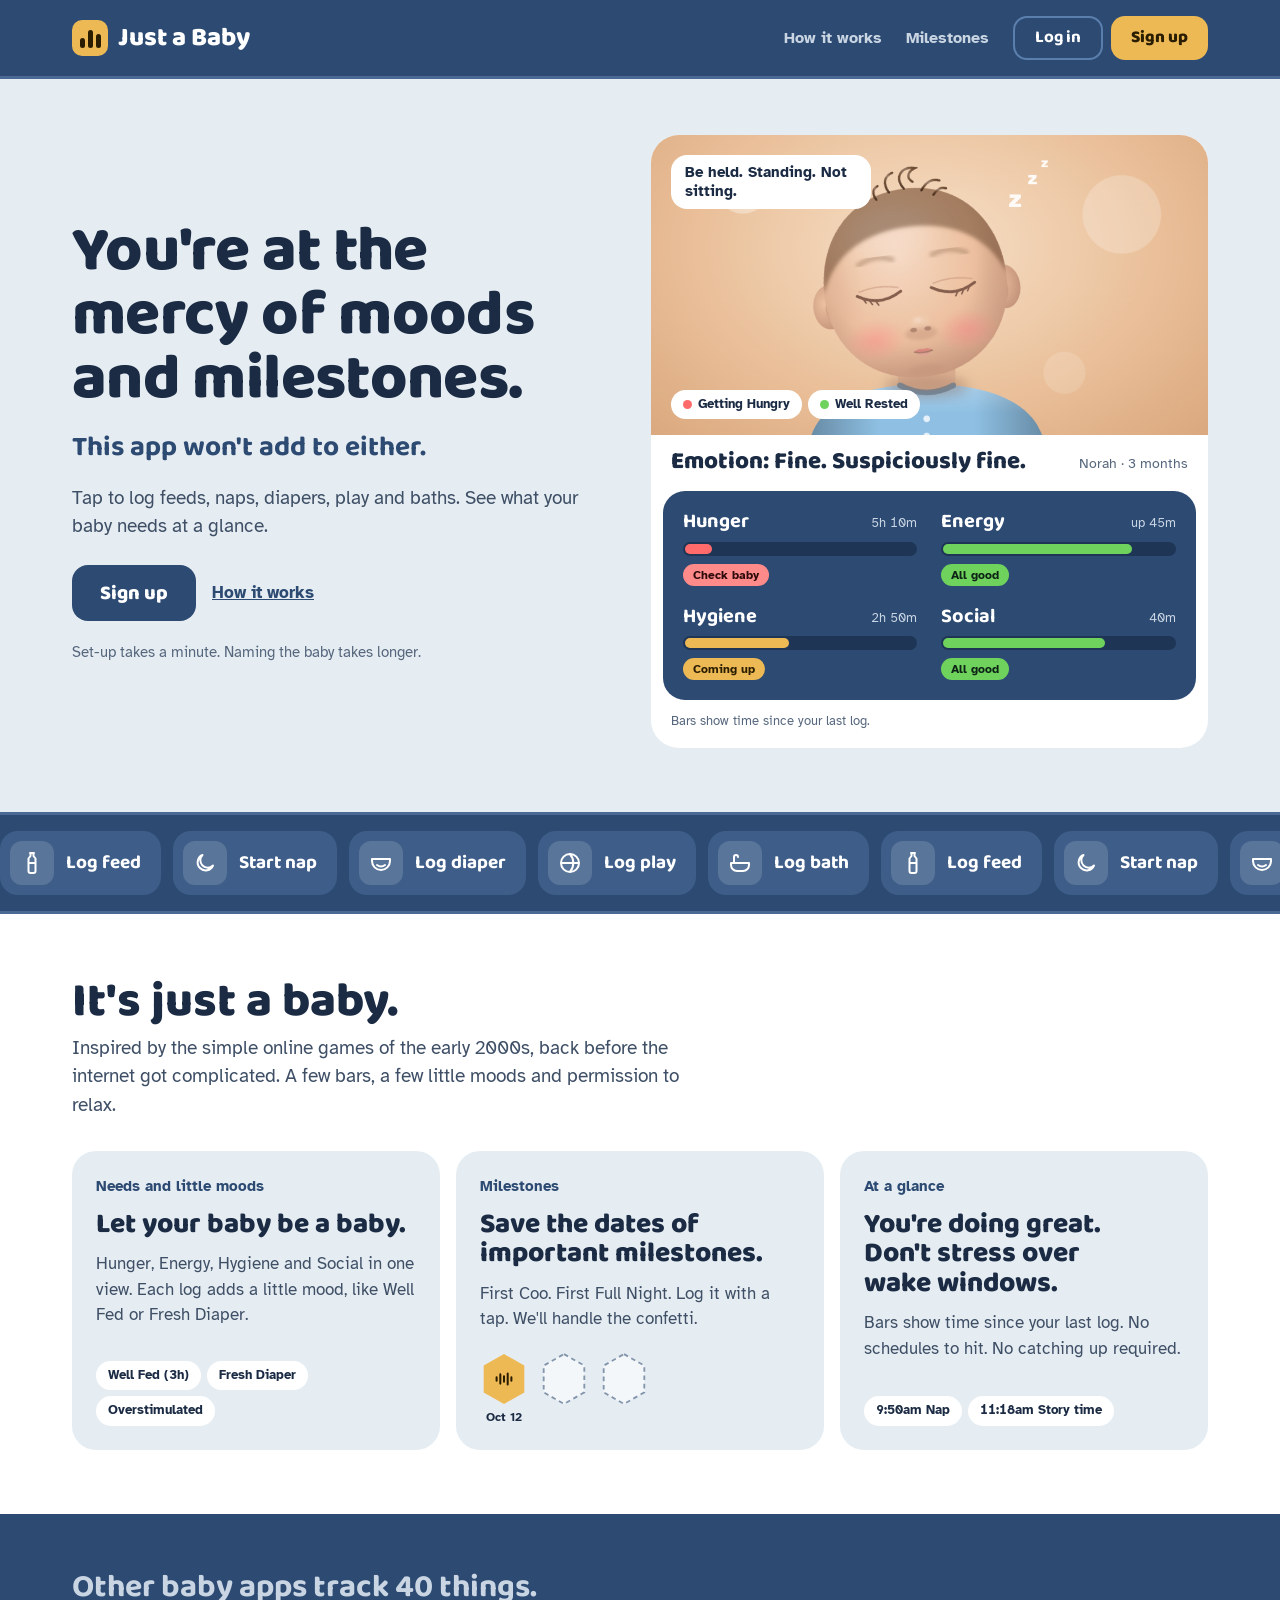
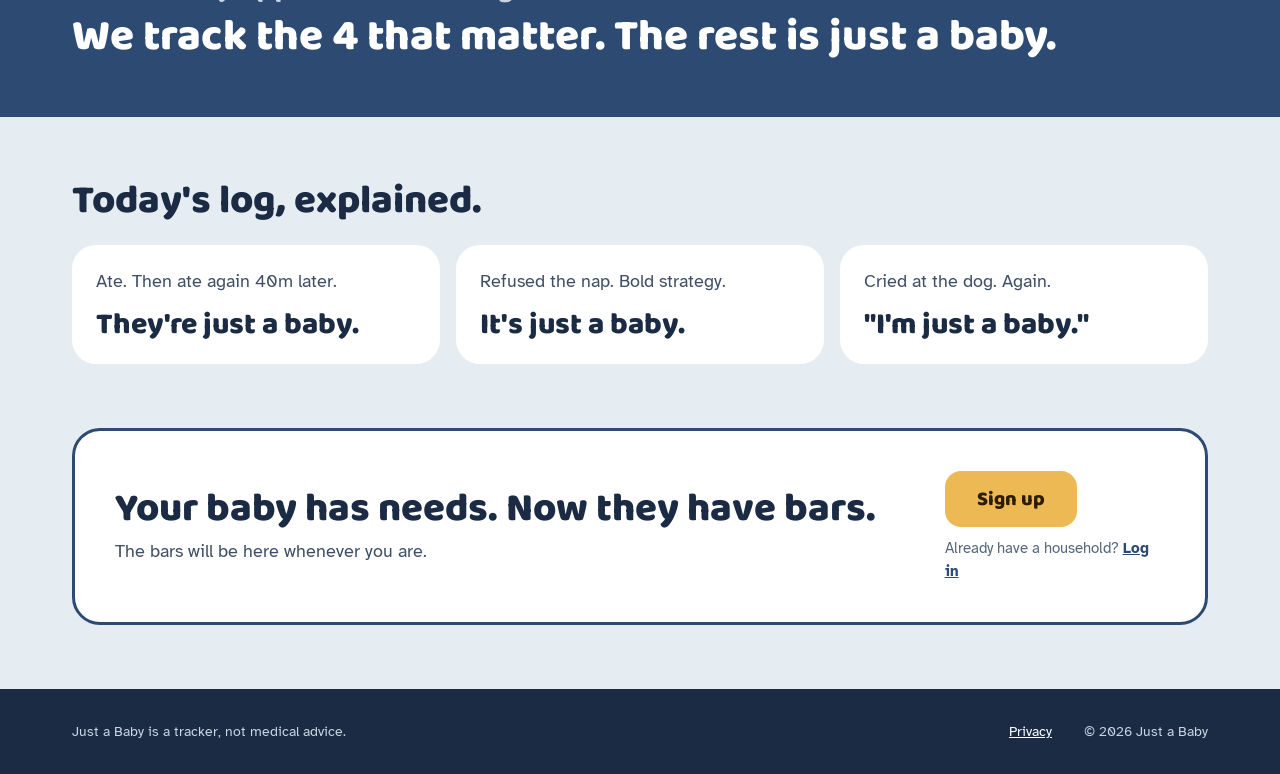
==== index.html @ 92f15d8d "Add marketing homepage and split routes: /, /signup, /login, /yourbaby The app moves to /yourbaby. S" ====
<!doctype html>
<html lang="en">
<head>
<meta charset="utf-8">
<script>
// Send anything meant for the app straight there: invite links and sign-in links
// sent before the app moved to /yourbaby, and home-screen installs.
(function(){var s=location.search,h=location.hash,sa=false;
try{sa=window.matchMedia('(display-mode: standalone)').matches||navigator.standalone===true}catch(e){}
if(/[?&](invite|code|token_hash|error_description)=/.test(s)||/(access_token|error_description)=/.test(h)||sa){location.replace('/yourbaby/'+s+h)}})();
</script>
<meta name="viewport" content="width=device-width, initial-scale=1, viewport-fit=cover">
<meta name="theme-color" content="#2C4A72">
<link rel="manifest" href="/manifest.webmanifest">
<link rel="icon" type="image/png" sizes="192x192" href="/icons/icon-192.png">
<link rel="apple-touch-icon" href="/icons/apple-touch-icon.png">
<title>Just a Baby</title>
<meta name="description" content="A mood and milestone baby tracker. Tap to log feeds, naps, diapers, play and baths. See what your baby needs at a glance.">
<link rel="preconnect" href="https://fonts.googleapis.com">
<link rel="preconnect" href="https://fonts.gstatic.com" crossorigin>
<link rel="stylesheet" href="https://fonts.googleapis.com/css2?family=Baloo+2:wght@600;700;800&family=Atkinson+Hyperlegible:wght@400;700&display=swap">
<style>
/* Layout: one centred 1200px column, full-bleed navy bands for header, marquee, punchline and footer. Single light look, matching the app. */
:root{
  --ground:#E6EDF2; --paper:#FFFFFF; --ink:#1B2B44; --body:#3E4F66; --muted:#56677D;
  --navy:#2C4A72; --navy-deep:#1B2B44; --navy-tile:#3E5E89; --navy-line:#4A6A95; --navy-soft:#C9D5E3; --navy-track:#1E3556; --navy-edge:#5B7FAD;
  --gold:#EDB955; --gold-ink:#2B1E00;
  --ok:#6FD25C; --ok-ink:#0D2416; --warn:#EDB955; --warn-ink:#2B1E00; --bad:#FF8A8A; --bad-bar:#FF6B6B; --bad-ink:#2E0A0A;
  --hex-empty:#F4F7FA; --hex-line:#8597AD;
  --display:'Baloo 2', 'Trebuchet MS', system-ui, sans-serif;
  --text:'Atkinson Hyperlegible', system-ui, -apple-system, 'Segoe UI', sans-serif;
  color-scheme: light;
}
*{box-sizing:border-box}
body{background:var(--ground);color:var(--ink);font-family:var(--text);font-size:16px;line-height:1.5}
a{color:var(--navy)} a:hover{color:var(--ink)}
:focus-visible{outline:3px solid var(--gold);outline-offset:3px;border-radius:6px}
h1,h2,h3{text-wrap:balance}
.wrap{max-width:1200px;margin:0 auto;padding-left:max(32px, env(safe-area-inset-left, 0px));padding-right:max(32px, env(safe-area-inset-right, 0px))}
.display{font-family:var(--display);font-weight:800;line-height:1;margin:0}

/* Buttons: flat, no shadows */
.btn{display:inline-flex;align-items:center;justify-content:center;min-height:44px;padding:0 20px;border-radius:14px;font-family:var(--display);font-weight:800;font-size:17px;text-decoration:none;white-space:nowrap}
.btn-gold{background:var(--gold);color:var(--gold-ink)} .btn-gold:hover{color:var(--gold-ink);filter:brightness(1.05)}
.btn-ghost{border:2px solid var(--navy-edge);color:#fff;font-weight:700} .btn-ghost:hover{color:#fff;background:var(--navy-tile)}
.btn-navy{background:var(--navy);color:#fff;min-height:56px;padding:0 28px;font-size:20px;border-radius:16px} .btn-navy:hover{color:#fff;background:var(--ink)}
.btn-lg{min-height:56px;padding:0 32px;font-size:20px;border-radius:16px}

/* Header */
.top{background:var(--navy);border-bottom:3px solid var(--navy-line)}
.top .wrap{height:76px;display:flex;align-items:center;gap:24px}
.brand{display:flex;align-items:center;gap:10px;text-decoration:none;color:#fff;flex:1;min-width:0}
.brand:hover{color:#fff}
.mark{width:36px;height:36px;border-radius:10px;background:var(--gold);display:flex;align-items:flex-end;justify-content:center;gap:3px;padding-bottom:8px;flex:none}
.mark i{width:5px;border-radius:3px;background:var(--gold-ink)}
.brand span{font-family:var(--display);font-weight:800;font-size:26px;line-height:1;white-space:nowrap}
.navlinks{display:flex;gap:24px;font-weight:700}
.navlinks a{color:var(--navy-soft);text-decoration:none} .navlinks a:hover{color:#fff}
.auth{display:flex;gap:8px}

/* Hero */
.hero{padding-block:56px 64px}
.hero .wrap{display:grid;grid-template-columns:minmax(0,1fr) minmax(0,1.05fr);gap:48px;align-items:center}
.hero-copy{display:flex;flex-direction:column;gap:20px;min-width:0}
.hero h1{font-size:64px;letter-spacing:-0.01em}
.hero .kicker{font-family:var(--display);font-weight:700;font-size:28px;line-height:1.15;color:var(--navy);margin:0}
.hero .lede{margin:0;font-size:19px;color:var(--body);max-width:30em}
.cta-row{display:flex;flex-wrap:wrap;align-items:center;gap:16px;margin-top:4px}
.cta-row a:not(.btn){font-weight:700;font-size:17px}
.small{font-size:15px;color:var(--muted)}

/* App preview */
.app{background:var(--paper);border-radius:28px;overflow:hidden;display:flex;flex-direction:column;min-width:0}
.room{position:relative;height:300px}
.room img{width:100%;height:100%;object-fit:cover;display:block}
.bubble{position:absolute;left:20px;top:20px;background:var(--paper);border-radius:16px;padding:8px 14px;font-size:15px;font-weight:700;max-width:200px;line-height:1.25}
.moods{position:absolute;left:20px;bottom:16px;display:flex;flex-wrap:wrap;gap:6px}
.mood{display:inline-flex;align-items:center;gap:6px;background:var(--paper);border-radius:999px;padding:5px 12px;font-size:13px;font-weight:700}
.mood i{width:9px;height:9px;border-radius:50%}
.emotion{padding:14px 20px 4px;display:flex;align-items:baseline;justify-content:space-between;gap:12px;flex-wrap:wrap}
.emotion b{font-family:var(--display);font-weight:800;font-size:24px;line-height:1.1}
.needs{margin:12px;background:var(--navy);border-radius:22px;padding:20px;display:grid;grid-template-columns:repeat(2,minmax(0,1fr));gap:20px 24px;color:#fff}
.need{display:flex;flex-direction:column;gap:8px;min-width:0}
.need-head{display:flex;justify-content:space-between;align-items:baseline;gap:8px}
.need-head b{font-family:var(--display);font-size:20px;line-height:1}
.need-head span{font-size:13px;color:var(--navy-soft);font-variant-numeric:tabular-nums}
.bar{height:14px;border-radius:999px;background:var(--navy-track);padding:2px}
.bar i{display:block;height:100%;border-radius:999px}
.status{align-self:flex-start;border-radius:999px;padding:2px 10px;font-size:12px;font-weight:700}
.s-bad{background:var(--bad);color:var(--bad-ink)} .s-ok{background:var(--ok);color:var(--ok-ink)} .s-warn{background:var(--warn);color:var(--warn-ink)}
.app-foot{padding:0 20px 16px;font-size:13px;color:var(--muted)}

/* Marquee */
.mq{background:var(--navy);border-block:3px solid var(--navy-line);padding-block:16px;overflow:hidden}
.mq-track{display:flex;width:max-content;animation:mq 40s linear infinite}
.mq:hover .mq-track{animation-play-state:paused}
.mq-group{display:flex;gap:12px;padding-right:12px;margin:0;list-style:none;padding-left:0}
.chip{display:inline-flex;align-items:center;gap:12px;background:var(--navy-tile);border-radius:18px;padding:10px 20px 10px 10px;color:#fff;font-family:var(--display);font-weight:700;font-size:19px;white-space:nowrap}
.chip span{width:44px;height:44px;border-radius:12px;background:rgba(255,255,255,.14);display:grid;place-items:center}
@keyframes mq{to{transform:translateX(-50%)}}
@media (prefers-reduced-motion:reduce){.mq-track{animation:none}}

/* Features */
.features{background:var(--paper);padding-block:64px}
.features .wrap{display:flex;flex-direction:column;gap:32px}
.section-head{display:flex;flex-direction:column;gap:8px;max-width:40em}
.section-head h2{font-size:48px}
.section-head p{margin:0;font-size:19px;color:var(--body)}
.three{display:grid;grid-template-columns:repeat(3,minmax(0,1fr));gap:16px}
.card{background:var(--ground);border-radius:24px;padding:24px;display:flex;flex-direction:column;gap:12px;min-width:0}
.card .label{font-weight:700;font-size:15px;color:var(--navy)}
.card h3{font-family:var(--display);font-weight:800;font-size:28px;line-height:1.05;margin:0}
.card p{margin:0;font-size:17px;color:var(--body)}
.card-foot{margin-top:auto;padding-top:8px;display:flex;flex-wrap:wrap;gap:6px}
.tag{background:var(--paper);border-radius:999px;padding:5px 12px;font-size:13px;font-weight:700;font-variant-numeric:tabular-nums}
.badges{margin-top:auto;padding-top:8px;display:flex;gap:12px;align-items:flex-start}
.badge{display:flex;flex-direction:column;align-items:center;gap:2px;font-size:12px;font-weight:700}

/* Punchline */
.punch{background:var(--navy);color:#fff;padding-block:56px}
.punch .wrap{display:flex;flex-direction:column;gap:8px}
.punch p{margin:0;font-family:var(--display);line-height:1.1}
.punch .a{font-weight:700;font-size:32px;color:var(--navy-soft)}
.punch .b{font-weight:800;font-size:44px}

/* Status report */
.report{padding-block:64px}
.report .wrap{display:flex;flex-direction:column;gap:24px}
.report h2{font-size:40px}
.rows{display:grid;grid-template-columns:repeat(3,minmax(0,1fr));gap:16px}
.row{background:var(--paper);border-radius:24px;padding:24px;display:flex;flex-direction:column;gap:16px;min-width:0}
.row span{font-size:18px;line-height:1.4;color:var(--body)}
.row b{font-family:var(--display);font-weight:800;font-size:30px;line-height:1}

/* Final CTA */
.final{padding-block:0 64px}
.final-box{background:var(--paper);border:3px solid var(--navy);border-radius:28px;padding:40px;display:flex;flex-wrap:wrap;align-items:center;gap:24px}
.final-copy{flex:999 1 420px;min-width:0;display:flex;flex-direction:column;gap:8px}
.final-copy h2{font-size:40px;line-height:1.05}
.final-copy p{margin:0;font-size:18px;color:var(--body)}
.final-act{flex:1 1 220px;display:flex;flex-direction:column;align-items:flex-start;gap:10px}

/* Footer */
.foot{background:var(--navy-deep);color:var(--navy-soft);padding-block:32px;font-size:14px}
.foot .wrap{display:flex;flex-wrap:wrap;gap:16px 32px;align-items:center}
.foot p{flex:999 1 320px;min-width:0;margin:0}
.foot nav{display:flex;gap:20px}
.foot a{color:#fff}

@media (max-width:900px){
  .hero .wrap,.three,.rows{grid-template-columns:minmax(0,1fr)}
  .navlinks{display:none}
  .hero h1{font-size:44px}
  .hero .kicker{font-size:24px}
  .section-head h2{font-size:38px}
  .punch .a{font-size:24px} .punch .b{font-size:32px}
  .final-box{padding:28px}
}
@media (max-width:600px){
  .wrap{padding-left:max(16px, env(safe-area-inset-left, 0px));padding-right:max(16px, env(safe-area-inset-right, 0px))}
  .top .wrap{gap:12px}
  .brand span{font-size:22px}
  .auth .btn{padding:0 14px;font-size:16px}
  .hero{padding-block:40px 48px}
  .hero h1{font-size:40px}
  .room{height:240px}
  .needs{gap:16px;padding:16px}
}
@media (max-width:380px){ .brand span{display:none} }
</style>

<style>body{margin:0}img{max-width:100%}</style>
</head>
<body>
<header class="top">
  <div class="wrap">
    <a class="brand" href="#top" aria-label="Just a Baby home">
      <span class="mark" aria-hidden="true"><i style="height:10px"></i><i style="height:18px"></i><i style="height:14px"></i></span>
      <span>Just a Baby</span>
    </a>
    <nav class="navlinks" aria-label="Main">
      <a href="#how">How it works</a>
      <a href="#milestones">Milestones</a>
    </nav>
    <div class="auth">
      <a class="btn btn-ghost" href="/login/">Log in</a>
      <a class="btn btn-gold" href="/signup/">Sign up</a>
    </div>
  </div>
</header>

<main id="top">
  <section class="hero">
    <div class="wrap">
      <div class="hero-copy">
        <h1 class="display">You're at the mercy of moods and milestones.</h1>
        <p class="kicker">This app won't add to either.</p>
        <p class="lede">Tap to log feeds, naps, diapers, play and baths. See what your baby needs at a glance.</p>
        <div class="cta-row">
          <a class="btn btn-navy" href="/signup/">Sign up</a>
          <a href="#how">How it works</a>
        </div>
        <span class="small">Set-up takes a minute. Naming the baby takes longer.</span>
      </div>

      <figure class="app" style="margin:0" aria-label="Preview of the Just a Baby app">
        <div class="room">
          <img src="/images/baby.png" alt="A cartoon baby in her room in the Just a Baby app" width="640" height="300">
          <div class="bubble">Be held. Standing. Not sitting.</div>
          <div class="moods">
            <span class="mood"><i style="background:var(--bad-bar)"></i>Getting Hungry</span>
            <span class="mood"><i style="background:var(--ok)"></i>Well Rested</span>
          </div>
        </div>
        <div class="emotion">
          <b>Emotion: Fine. Suspiciously fine.</b>
          <span class="small" style="font-size:14px">Norah · 3 months</span>
        </div>
        <div class="needs">
          <div class="need">
            <div class="need-head"><b>Hunger</b><span>5h 10m</span></div>
            <div class="bar"><i style="width:12%;background:var(--bad-bar)"></i></div>
            <span class="status s-bad">Check baby</span>
          </div>
          <div class="need">
            <div class="need-head"><b>Energy</b><span>up 45m</span></div>
            <div class="bar"><i style="width:82%;background:var(--ok)"></i></div>
            <span class="status s-ok">All good</span>
          </div>
          <div class="need">
            <div class="need-head"><b>Hygiene</b><span>2h 50m</span></div>
            <div class="bar"><i style="width:45%;background:var(--warn)"></i></div>
            <span class="status s-warn">Coming up</span>
          </div>
          <div class="need">
            <div class="need-head"><b>Social</b><span>40m</span></div>
            <div class="bar"><i style="width:70%;background:var(--ok)"></i></div>
            <span class="status s-ok">All good</span>
          </div>
        </div>
        <figcaption class="app-foot">Bars show time since your last log.</figcaption>
      </figure>
    </div>
  </section>

  <section class="mq" aria-label="Quick log actions">
    <div class="mq-track">
      <ul class="mq-group">
        <li class="chip"><span><svg aria-hidden="true" width="24" height="24" viewBox="0 0 24 24" fill="none" stroke="#fff" stroke-width="2" stroke-linecap="round" stroke-linejoin="round"><path d="M10 2h4M10.5 2v3l-2 2.5V20a2 2 0 0 0 2 2h3a2 2 0 0 0 2-2V7.5l-2-2.5V2M8.5 12h7"/></svg></span>Log feed</li>
        <li class="chip"><span><svg aria-hidden="true" width="24" height="24" viewBox="0 0 24 24" fill="none" stroke="#fff" stroke-width="2" stroke-linecap="round" stroke-linejoin="round"><path d="M20 14.5A8 8 0 1 1 9.5 4a6.5 6.5 0 0 0 10.5 10.5z"/></svg></span>Start nap</li>
        <li class="chip"><span><svg aria-hidden="true" width="24" height="24" viewBox="0 0 24 24" fill="none" stroke="#fff" stroke-width="2" stroke-linecap="round" stroke-linejoin="round"><path d="M3 8h18v2a9 9 0 0 1-18 0zM8 14q4 3 8 0"/></svg></span>Log diaper</li>
        <li class="chip"><span><svg aria-hidden="true" width="24" height="24" viewBox="0 0 24 24" fill="none" stroke="#fff" stroke-width="2" stroke-linecap="round" stroke-linejoin="round"><path d="M12 3a9 9 0 1 0 0 18a9 9 0 1 0 0-18M3 12h18M12 3a14 14 0 0 1 0 18"/></svg></span>Log play</li>
        <li class="chip"><span><svg aria-hidden="true" width="24" height="24" viewBox="0 0 24 24" fill="none" stroke="#fff" stroke-width="2" stroke-linecap="round" stroke-linejoin="round"><path d="M3 12h18v2a6 6 0 0 1-6 6H9a6 6 0 0 1-6-6zM6 12V6a2 2 0 0 1 4 0"/></svg></span>Log bath</li>
      </ul>
    </div>
  </section>

  <section class="features" id="how">
    <div class="wrap">
      <div class="section-head">
        <h2 class="display">It's just a baby.</h2>
        <p>Inspired by the simple online games of the early 2000s, back before the internet got complicated. A few bars, a few little moods and permission to relax.</p>
      </div>
      <div class="three">
        <article class="card">
          <span class="label">Needs and little moods</span>
          <h3>Let your baby be a baby.</h3>
          <p>Hunger, Energy, Hygiene and Social in one view. Each log adds a little mood, like Well Fed or Fresh Diaper.</p>
          <div class="card-foot">
            <span class="tag">Well Fed (3h)</span><span class="tag">Fresh Diaper</span><span class="tag">Overstimulated</span>
          </div>
        </article>
        <article class="card" id="milestones">
          <span class="label">Milestones</span>
          <h3>Save the dates of important milestones.</h3>
          <p>First Coo. First Full Night. Log it with a tap. We'll handle the confetti.</p>
          <div class="badges">
            <div class="badge">
              <svg role="img" aria-label="First Coo, logged" width="48" height="54" viewBox="0 0 52 58"><path d="M26 2l22 12.5v29L26 56 4 43.5v-29z" fill="#EDB955"/><g transform="translate(14 17)" fill="none" stroke="#2B1E00" stroke-width="2.2" stroke-linecap="round"><path d="M4 10v4M8 7v10M12 9v6M16 6v12M20 10v4"/></g></svg>
              Oct 12
            </div>
            <svg role="img" aria-label="Not logged yet" width="48" height="54" viewBox="0 0 52 58"><path d="M26 2l22 12.5v29L26 56 4 43.5v-29z" fill="#F4F7FA" stroke="#8597AD" stroke-width="2" stroke-dasharray="5 4"/></svg>
            <svg role="img" aria-label="Not logged yet" width="48" height="54" viewBox="0 0 52 58"><path d="M26 2l22 12.5v29L26 56 4 43.5v-29z" fill="#F4F7FA" stroke="#8597AD" stroke-width="2" stroke-dasharray="5 4"/></svg>
          </div>
        </article>
        <article class="card">
          <span class="label">At a glance</span>
          <h3>You're doing great. Don't stress over wake windows.</h3>
          <p>Bars show time since your last log. No schedules to hit. No catching up required.</p>
          <div class="card-foot">
            <span class="tag">9:50am Nap</span><span class="tag">11:18am Story time</span>
          </div>
        </article>
      </div>
    </div>
  </section>

  <section class="punch" aria-label="What we track">
    <div class="wrap">
      <p class="a">Other baby apps track 40 things.</p>
      <p class="b">We track the 4 that matter. The rest is just a baby.</p>
    </div>
  </section>

  <section class="report">
    <div class="wrap">
      <h2 class="display">Today's log, explained.</h2>
      <div class="rows">
        <div class="row"><span>Ate. Then ate again 40m later.</span><b>They're just a baby.</b></div>
        <div class="row"><span>Refused the nap. Bold strategy.</span><b>It's just a baby.</b></div>
        <div class="row"><span>Cried at the dog. Again.</span><b>"I'm just a baby."</b></div>
      </div>
    </div>
  </section>

  <section class="final" id="signup">
    <div class="wrap">
      <div class="final-box">
        <div class="final-copy">
          <h2 class="display">Your baby has needs. Now they have bars.</h2>
          <p>The bars will be here whenever you are.</p>
        </div>
        <div class="final-act" id="login">
          <a class="btn btn-gold btn-lg" href="/signup/">Sign up</a>
          <span class="small">Already have a household? <a href="/login/" style="font-weight:700">Log in</a></span>
        </div>
      </div>
    </div>
  </section>
</main>

<footer class="foot">
  <div class="wrap">
    <p>Just a Baby is a tracker, not medical advice.</p>
    <nav aria-label="Footer"><a href="/privacy.html">Privacy</a></nav>
    <span>© 2026 Just a Baby</span>
  </div>
</footer>

<script>
// Fill the marquee: repeat the chip set so one half spans wide screens, then clone it for a seamless loop.
(function(){
  var track=document.querySelector('.mq-track'); if(!track) return;
  var group=track.querySelector('.mq-group'); var chips=Array.prototype.slice.call(group.children);
  for(var r=0;r<2;r++){chips.forEach(function(c){var n=c.cloneNode(true);n.setAttribute('aria-hidden','true');group.appendChild(n);});}
  var copy=group.cloneNode(true); copy.setAttribute('aria-hidden','true'); track.appendChild(copy);
})();
</script>

</body>
</html>
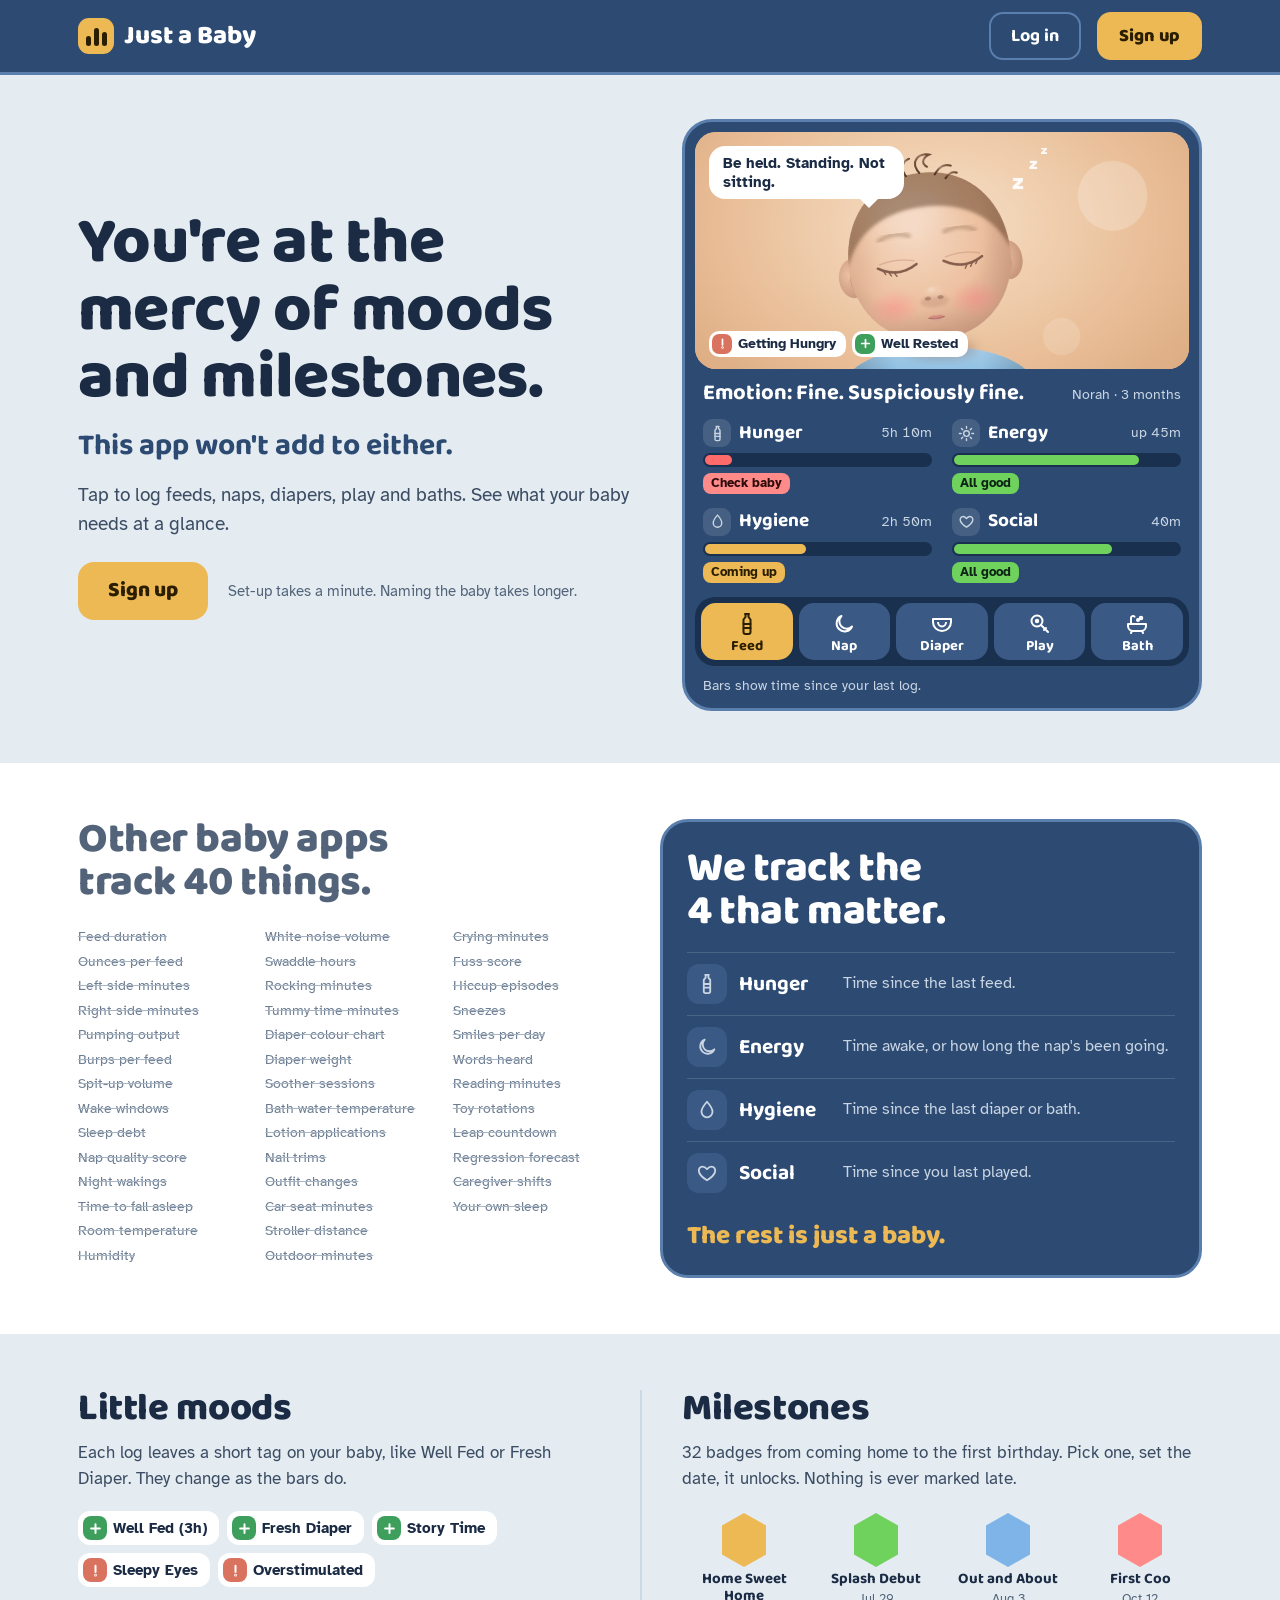
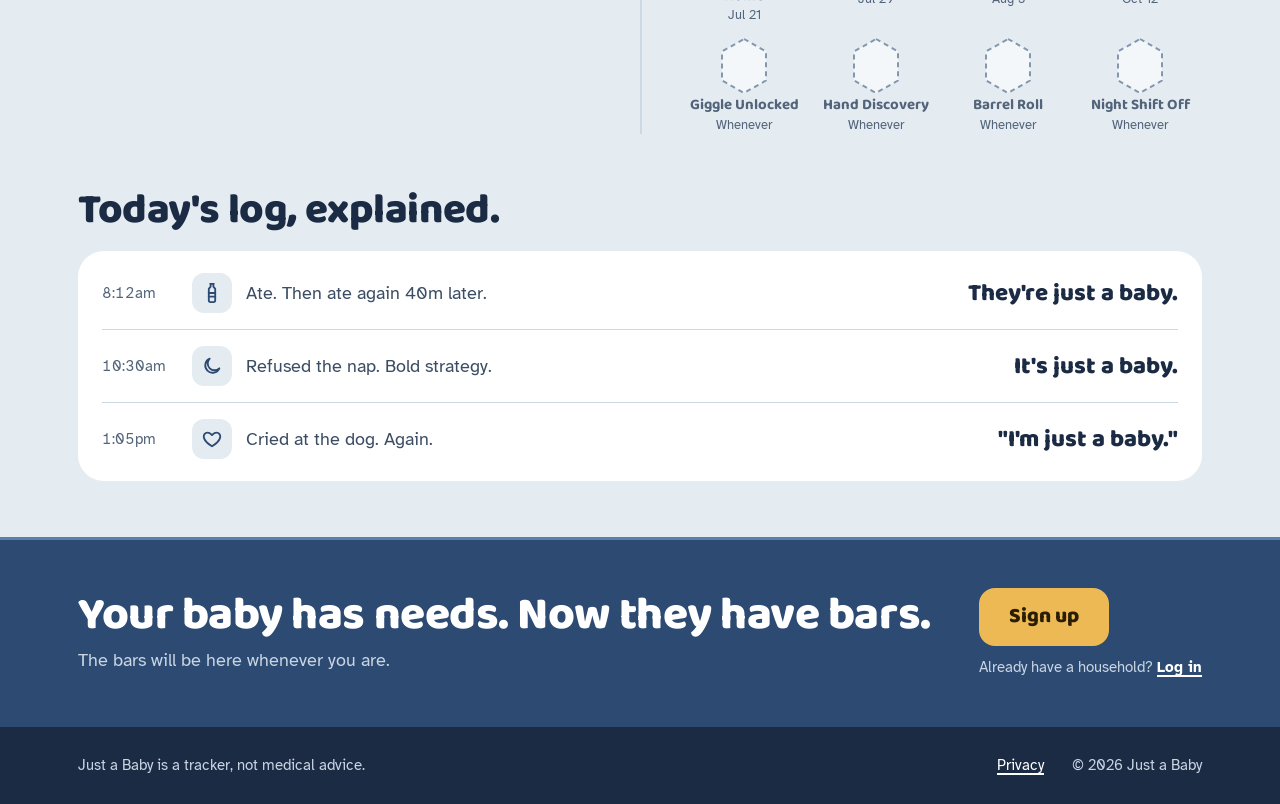
==== commit 009ff6b1: "Redesign marketing site and app home screen Marketing site: drop the marquee, eyebrow labels and thr" ====
--- a/index.html
+++ b/index.html
@@ -20,172 +20,219 @@
 <link rel="preconnect" href="https://fonts.gstatic.com" crossorigin>
 <link rel="stylesheet" href="https://fonts.googleapis.com/css2?family=Baloo+2:wght@600;700;800&family=Atkinson+Hyperlegible:wght@400;700&display=swap">
 <style>
-/* Layout: one centred 1200px column, full-bleed navy bands for header, marquee, punchline and footer. Single light look, matching the app. */
+/* One light look, matching the app: navy HUD panels with thick rounded frames, gold for the one thing to press. Flat buttons, no shadows. */
 :root{
-  --ground:#E6EDF2; --paper:#FFFFFF; --ink:#1B2B44; --body:#3E4F66; --muted:#56677D;
-  --navy:#2C4A72; --navy-deep:#1B2B44; --navy-tile:#3E5E89; --navy-line:#4A6A95; --navy-soft:#C9D5E3; --navy-track:#1E3556; --navy-edge:#5B7FAD;
+  --ground:#E4ECF2; --paper:#FFFFFF; --ink:#1B2B44; --body:#3B4C63; --muted:#53647A; --rule:#CCD8E3;
+  --navy:#2C4A72; --navy-deep:#1B2B44; --navy-tile:#3A5A85; --navy-soft:#C9D5E3; --navy-track:#1A304F; --navy-edge:#5B7FAD;
   --gold:#EDB955; --gold-ink:#2B1E00;
   --ok:#6FD25C; --ok-ink:#0D2416; --warn:#EDB955; --warn-ink:#2B1E00; --bad:#FF8A8A; --bad-bar:#FF6B6B; --bad-ink:#2E0A0A;
-  --hex-empty:#F4F7FA; --hex-line:#8597AD;
-  --display:'Baloo 2', 'Trebuchet MS', system-ui, sans-serif;
-  --text:'Atkinson Hyperlegible', system-ui, -apple-system, 'Segoe UI', sans-serif;
-  color-scheme: light;
+  --display:'Baloo 2','Trebuchet MS',system-ui,sans-serif;
+  --text:'Atkinson Hyperlegible',system-ui,-apple-system,'Segoe UI',sans-serif;
+  color-scheme:light;
 }
 *{box-sizing:border-box}
-body{background:var(--ground);color:var(--ink);font-family:var(--text);font-size:16px;line-height:1.5}
-a{color:var(--navy)} a:hover{color:var(--ink)}
-:focus-visible{outline:3px solid var(--gold);outline-offset:3px;border-radius:6px}
-h1,h2,h3{text-wrap:balance}
-.wrap{max-width:1200px;margin:0 auto;padding-left:max(32px, env(safe-area-inset-left, 0px));padding-right:max(32px, env(safe-area-inset-right, 0px))}
-.display{font-family:var(--display);font-weight:800;line-height:1;margin:0}
-
-/* Buttons: flat, no shadows */
-.btn{display:inline-flex;align-items:center;justify-content:center;min-height:44px;padding:0 20px;border-radius:14px;font-family:var(--display);font-weight:800;font-size:17px;text-decoration:none;white-space:nowrap}
-.btn-gold{background:var(--gold);color:var(--gold-ink)} .btn-gold:hover{color:var(--gold-ink);filter:brightness(1.05)}
-.btn-ghost{border:2px solid var(--navy-edge);color:#fff;font-weight:700} .btn-ghost:hover{color:#fff;background:var(--navy-tile)}
-.btn-navy{background:var(--navy);color:#fff;min-height:56px;padding:0 28px;font-size:20px;border-radius:16px} .btn-navy:hover{color:#fff;background:var(--ink)}
-.btn-lg{min-height:56px;padding:0 32px;font-size:20px;border-radius:16px}
-
-/* Header */
-.top{background:var(--navy);border-bottom:3px solid var(--navy-line)}
-.top .wrap{height:76px;display:flex;align-items:center;gap:24px}
-.brand{display:flex;align-items:center;gap:10px;text-decoration:none;color:#fff;flex:1;min-width:0}
+html{background:var(--navy-deep)}
+body{margin:0;background:var(--ground);color:var(--ink);font-family:var(--text);font-size:17px;line-height:1.5;-webkit-font-smoothing:antialiased}
+::selection{background:var(--gold);color:var(--gold-ink)}
+img{max-width:100%;display:block}
+a{color:var(--navy);text-underline-offset:3px;text-decoration-thickness:2px}
+a:hover{color:var(--ink)}
+:focus-visible{outline:3px solid var(--gold);outline-offset:3px;border-radius:8px}
+h1,h2,h3{font-family:var(--display);font-weight:800;line-height:1.02;margin:0;text-wrap:balance;letter-spacing:-0.01em}
+p{margin:0}
+.wrap{max-width:1180px;margin:0 auto;padding-inline:max(28px,env(safe-area-inset-left,0px))}
+svg.i{width:22px;height:22px;flex:none}
+
+/* buttons */
+.btn{display:inline-flex;align-items:center;justify-content:center;min-height:48px;padding:0 22px;border-radius:14px;font-family:var(--display);font-weight:800;font-size:18px;text-decoration:none;white-space:nowrap;border:0;transition:background-color .15s,transform .1s}
+.btn:active{transform:translateY(1px)}
+.btn-gold{background:var(--gold);color:var(--gold-ink)}
+.btn-gold:hover{background:#F3C76B;color:var(--gold-ink)}
+.btn-big{min-height:58px;padding:0 30px;font-size:21px;border-radius:16px}
+.btn-line{color:#fff;font-weight:700;box-shadow:inset 0 0 0 2px var(--navy-edge)}
+.btn-line:hover{color:#fff;background:var(--navy-tile)}
+
+/* header */
+.top{background:var(--navy);border-bottom:3px solid var(--navy-edge)}
+.top .wrap{height:72px;display:flex;align-items:center;gap:16px}
+.brand{display:flex;align-items:center;gap:10px;text-decoration:none;color:#fff;margin-right:auto}
 .brand:hover{color:#fff}
-.mark{width:36px;height:36px;border-radius:10px;background:var(--gold);display:flex;align-items:flex-end;justify-content:center;gap:3px;padding-bottom:8px;flex:none}
+.mark{width:36px;height:36px;border-radius:11px;background:var(--gold);display:flex;align-items:flex-end;justify-content:center;gap:3px;padding-bottom:8px;flex:none}
 .mark i{width:5px;border-radius:3px;background:var(--gold-ink)}
-.brand span{font-family:var(--display);font-weight:800;font-size:26px;line-height:1;white-space:nowrap}
-.navlinks{display:flex;gap:24px;font-weight:700}
-.navlinks a{color:var(--navy-soft);text-decoration:none} .navlinks a:hover{color:#fff}
-.auth{display:flex;gap:8px}
-
-/* Hero */
-.hero{padding-block:56px 64px}
-.hero .wrap{display:grid;grid-template-columns:minmax(0,1fr) minmax(0,1.05fr);gap:48px;align-items:center}
-.hero-copy{display:flex;flex-direction:column;gap:20px;min-width:0}
-.hero h1{font-size:64px;letter-spacing:-0.01em}
-.hero .kicker{font-family:var(--display);font-weight:700;font-size:28px;line-height:1.15;color:var(--navy);margin:0}
-.hero .lede{margin:0;font-size:19px;color:var(--body);max-width:30em}
-.cta-row{display:flex;flex-wrap:wrap;align-items:center;gap:16px;margin-top:4px}
-.cta-row a:not(.btn){font-weight:700;font-size:17px}
-.small{font-size:15px;color:var(--muted)}
-
-/* App preview */
-.app{background:var(--paper);border-radius:28px;overflow:hidden;display:flex;flex-direction:column;min-width:0}
-.room{position:relative;height:300px}
-.room img{width:100%;height:100%;object-fit:cover;display:block}
-.bubble{position:absolute;left:20px;top:20px;background:var(--paper);border-radius:16px;padding:8px 14px;font-size:15px;font-weight:700;max-width:200px;line-height:1.25}
-.moods{position:absolute;left:20px;bottom:16px;display:flex;flex-wrap:wrap;gap:6px}
-.mood{display:inline-flex;align-items:center;gap:6px;background:var(--paper);border-radius:999px;padding:5px 12px;font-size:13px;font-weight:700}
-.mood i{width:9px;height:9px;border-radius:50%}
-.emotion{padding:14px 20px 4px;display:flex;align-items:baseline;justify-content:space-between;gap:12px;flex-wrap:wrap}
-.emotion b{font-family:var(--display);font-weight:800;font-size:24px;line-height:1.1}
-.needs{margin:12px;background:var(--navy);border-radius:22px;padding:20px;display:grid;grid-template-columns:repeat(2,minmax(0,1fr));gap:20px 24px;color:#fff}
-.need{display:flex;flex-direction:column;gap:8px;min-width:0}
-.need-head{display:flex;justify-content:space-between;align-items:baseline;gap:8px}
-.need-head b{font-family:var(--display);font-size:20px;line-height:1}
-.need-head span{font-size:13px;color:var(--navy-soft);font-variant-numeric:tabular-nums}
+.brand b{font-family:var(--display);font-weight:800;font-size:26px;line-height:1;white-space:nowrap}
+
+/* hero */
+.hero{padding-block:44px 52px}
+.hero .wrap{display:grid;grid-template-columns:minmax(0,1fr) minmax(0,520px);gap:44px;align-items:center}
+.hero-copy{display:flex;flex-direction:column;gap:18px}
+.hero h1{font-size:clamp(42px,5.4vw,66px)}
+.hero .then{font-family:var(--display);font-weight:700;font-size:clamp(24px,2.4vw,30px);line-height:1.1;color:var(--navy)}
+.hero .lede{font-size:19px;color:var(--body);max-width:30em}
+.cta-row{display:flex;flex-wrap:wrap;align-items:center;gap:12px 20px;margin-top:6px}
+.aside{font-size:15px;color:var(--muted)}
+
+/* the rig: the app's own control panel */
+.rig{margin:0;background:var(--navy);border:3px solid var(--navy-edge);border-radius:30px;padding:10px;color:#fff}
+.room{position:relative;border-radius:21px;overflow:hidden;aspect-ratio:980/470;background:#E9BE97}
+.room img{width:100%;height:100%;object-fit:cover;object-position:50% 30%}
+.bubble{position:absolute;left:14px;top:14px;background:#fff;color:var(--ink);border-radius:16px;padding:8px 14px 7px;font-size:15px;font-weight:700;line-height:1.25;max-width:13em}
+.bubble::after{content:"";position:absolute;right:26px;bottom:-9px;border:9px solid transparent;border-top-color:#fff;border-bottom:0}
+.tags{position:absolute;left:14px;bottom:12px;display:flex;flex-wrap:wrap;gap:6px}
+.tag{display:inline-flex;align-items:center;gap:6px;background:#fff;color:var(--ink);border-radius:10px;padding:3px 10px 3px 3px;font-size:13.5px;font-weight:700}
+.tag .ti{width:20px;height:20px;border-radius:7px;display:grid;place-items:center;color:#fff}
+.tag .ti svg{width:13px;height:13px}
+.ti.good{background:#3E9E5B} .ti.bad{background:#D9725F}
+.emo{display:flex;align-items:baseline;justify-content:space-between;gap:4px 12px;flex-wrap:wrap;padding:12px 8px 4px}
+.emo b{font-family:var(--display);font-size:22px;line-height:1.1}
+.emo span{font-size:14px;color:var(--navy-soft)}
+.quad{display:grid;grid-template-columns:repeat(2,minmax(0,1fr));gap:14px 20px;padding:10px 8px 14px}
+.need{display:flex;flex-direction:column;gap:6px;min-width:0}
+.need-head{display:flex;align-items:center;gap:8px}
+.need-head .ni{width:28px;height:28px;border-radius:9px;background:rgba(255,255,255,.12);display:grid;place-items:center}
+.need-head .ni svg{width:17px;height:17px}
+.need-head b{font-family:var(--display);font-size:19px;line-height:1;flex:1}
+.need-head span{font-size:13.5px;color:var(--navy-soft);font-variant-numeric:tabular-nums}
 .bar{height:14px;border-radius:999px;background:var(--navy-track);padding:2px}
 .bar i{display:block;height:100%;border-radius:999px}
-.status{align-self:flex-start;border-radius:999px;padding:2px 10px;font-size:12px;font-weight:700}
+.status{align-self:flex-start;border-radius:8px;padding:1px 8px;font-size:12.5px;font-weight:700}
 .s-bad{background:var(--bad);color:var(--bad-ink)} .s-ok{background:var(--ok);color:var(--ok-ink)} .s-warn{background:var(--warn);color:var(--warn-ink)}
-.app-foot{padding:0 20px 16px;font-size:13px;color:var(--muted)}
-
-/* Marquee */
-.mq{background:var(--navy);border-block:3px solid var(--navy-line);padding-block:16px;overflow:hidden}
-.mq-track{display:flex;width:max-content;animation:mq 40s linear infinite}
-.mq:hover .mq-track{animation-play-state:paused}
-.mq-group{display:flex;gap:12px;padding-right:12px;margin:0;list-style:none;padding-left:0}
-.chip{display:inline-flex;align-items:center;gap:12px;background:var(--navy-tile);border-radius:18px;padding:10px 20px 10px 10px;color:#fff;font-family:var(--display);font-weight:700;font-size:19px;white-space:nowrap}
-.chip span{width:44px;height:44px;border-radius:12px;background:rgba(255,255,255,.14);display:grid;place-items:center}
-@keyframes mq{to{transform:translateX(-50%)}}
-@media (prefers-reduced-motion:reduce){.mq-track{animation:none}}
-
-/* Features */
-.features{background:var(--paper);padding-block:64px}
-.features .wrap{display:flex;flex-direction:column;gap:32px}
-.section-head{display:flex;flex-direction:column;gap:8px;max-width:40em}
-.section-head h2{font-size:48px}
-.section-head p{margin:0;font-size:19px;color:var(--body)}
-.three{display:grid;grid-template-columns:repeat(3,minmax(0,1fr));gap:16px}
-.card{background:var(--ground);border-radius:24px;padding:24px;display:flex;flex-direction:column;gap:12px;min-width:0}
-.card .label{font-weight:700;font-size:15px;color:var(--navy)}
-.card h3{font-family:var(--display);font-weight:800;font-size:28px;line-height:1.05;margin:0}
-.card p{margin:0;font-size:17px;color:var(--body)}
-.card-foot{margin-top:auto;padding-top:8px;display:flex;flex-wrap:wrap;gap:6px}
-.tag{background:var(--paper);border-radius:999px;padding:5px 12px;font-size:13px;font-weight:700;font-variant-numeric:tabular-nums}
-.badges{margin-top:auto;padding-top:8px;display:flex;gap:12px;align-items:flex-start}
-.badge{display:flex;flex-direction:column;align-items:center;gap:2px;font-size:12px;font-weight:700}
-
-/* Punchline */
-.punch{background:var(--navy);color:#fff;padding-block:56px}
-.punch .wrap{display:flex;flex-direction:column;gap:8px}
-.punch p{margin:0;font-family:var(--display);line-height:1.1}
-.punch .a{font-weight:700;font-size:32px;color:var(--navy-soft)}
-.punch .b{font-weight:800;font-size:44px}
-
-/* Status report */
-.report{padding-block:64px}
-.report .wrap{display:flex;flex-direction:column;gap:24px}
-.report h2{font-size:40px}
-.rows{display:grid;grid-template-columns:repeat(3,minmax(0,1fr));gap:16px}
-.row{background:var(--paper);border-radius:24px;padding:24px;display:flex;flex-direction:column;gap:16px;min-width:0}
-.row span{font-size:18px;line-height:1.4;color:var(--body)}
-.row b{font-family:var(--display);font-weight:800;font-size:30px;line-height:1}
-
-/* Final CTA */
-.final{padding-block:0 64px}
-.final-box{background:var(--paper);border:3px solid var(--navy);border-radius:28px;padding:40px;display:flex;flex-wrap:wrap;align-items:center;gap:24px}
-.final-copy{flex:999 1 420px;min-width:0;display:flex;flex-direction:column;gap:8px}
-.final-copy h2{font-size:40px;line-height:1.05}
-.final-copy p{margin:0;font-size:18px;color:var(--body)}
-.final-act{flex:1 1 220px;display:flex;flex-direction:column;align-items:flex-start;gap:10px}
-
-/* Footer */
-.foot{background:var(--navy-deep);color:var(--navy-soft);padding-block:32px;font-size:14px}
-.foot .wrap{display:flex;flex-wrap:wrap;gap:16px 32px;align-items:center}
-.foot p{flex:999 1 320px;min-width:0;margin:0}
-.foot nav{display:flex;gap:20px}
+.quick{display:grid;grid-template-columns:repeat(5,minmax(0,1fr));gap:6px;background:var(--navy-track);border-radius:20px;padding:6px}
+.quick span{display:flex;flex-direction:column;align-items:center;gap:3px;padding:9px 2px 7px;border-radius:15px;background:var(--navy-tile);font-family:var(--display);font-weight:700;font-size:14.5px;line-height:1}
+.quick span:first-child{background:var(--gold);color:var(--gold-ink)}
+.quick svg{width:24px;height:24px}
+.rig figcaption{font-size:13.5px;color:var(--navy-soft);padding:10px 8px 2px}
+
+/* 40 vs 4 */
+.versus{background:var(--paper);padding-block:56px}
+.versus .wrap{display:grid;grid-template-columns:minmax(0,1fr) minmax(0,1fr);gap:40px;align-items:start}
+.versus h2{font-size:clamp(30px,3.4vw,42px)}
+.theirs h2{color:var(--muted)}
+.forty{list-style:none;margin:20px 0 0;padding:0;columns:3;column-gap:20px;font-size:14px;line-height:1.75;color:#6E7E92}
+.forty li{text-decoration:line-through;text-decoration-color:#A7B5C4;break-inside:avoid}
+.ours{background:var(--navy);color:#fff;border:3px solid var(--navy-edge);border-radius:28px;padding:26px 24px 24px}
+.four{list-style:none;margin:18px 0 18px;padding:0;display:flex;flex-direction:column}
+.four li{display:grid;grid-template-columns:40px 92px 1fr;align-items:center;gap:12px;padding:11px 0;border-top:1px solid rgba(255,255,255,.14)}
+.four .ni{width:40px;height:40px;border-radius:12px;background:var(--navy-tile);display:grid;place-items:center}
+.four b{font-family:var(--display);font-size:21px;line-height:1}
+.four span{color:var(--navy-soft);font-size:16px;line-height:1.35}
+.ours .rest{font-family:var(--display);font-weight:800;font-size:26px;line-height:1.1;color:var(--gold)}
+
+/* moods + milestones */
+.pair{padding-block:56px}
+.pair .wrap{display:grid;grid-template-columns:minmax(0,1fr) minmax(0,1fr);gap:0}
+.pair article{display:flex;flex-direction:column;gap:12px;padding-right:40px}
+.pair article + article{padding:0 0 0 40px;border-left:2px solid var(--rule)}
+.pair h2{font-size:clamp(28px,3vw,38px)}
+.pair p{color:var(--body);max-width:32em}
+.moodrow{display:flex;flex-wrap:wrap;gap:8px;margin-top:8px}
+.moodrow .tag{background:var(--paper);font-size:15px;padding:5px 12px 5px 5px;border-radius:12px}
+.moodrow .ti{width:24px;height:24px;border-radius:8px}
+.moodrow .ti svg{width:15px;height:15px}
+.badges{display:grid;grid-template-columns:repeat(4,minmax(0,1fr));gap:12px 8px;margin-top:8px}
+.badge{display:flex;flex-direction:column;align-items:center;text-align:center;gap:2px;min-width:0}
+.badge svg{width:52px;height:58px}
+.badge b{font-family:var(--display);font-weight:700;font-size:15px;line-height:1.1}
+.badge span{font-size:12.5px;color:var(--muted)}
+.badge.locked b{color:var(--muted)}
+
+/* the log */
+.log{padding-block:0 56px}
+.log h2{font-size:clamp(30px,3.4vw,42px);margin-bottom:18px}
+.entries{list-style:none;margin:0;padding:6px 24px;background:var(--paper);border-radius:26px}
+.entries li{display:grid;grid-template-columns:76px 40px minmax(0,1fr) auto;align-items:center;gap:14px;padding:16px 0;border-top:1px solid var(--rule)}
+.entries li:first-child{border-top:0}
+.entries time{font-size:15px;color:var(--muted);font-variant-numeric:tabular-nums}
+.entries .ni{width:40px;height:40px;border-radius:12px;background:var(--ground);display:grid;place-items:center;color:var(--navy)}
+.entries .what{font-size:18px;color:var(--body)}
+.entries .verdict{font-family:var(--display);font-weight:800;font-size:24px;line-height:1.05;text-align:right}
+
+/* final */
+.final{background:var(--navy);color:#fff;border-top:3px solid var(--navy-edge);padding-block:48px}
+.final .wrap{display:flex;flex-wrap:wrap;align-items:center;justify-content:space-between;gap:20px 32px}
+.final h2{font-size:clamp(32px,3.6vw,46px)}
+.final p{color:var(--navy-soft);font-size:18px;margin-top:8px}
+.final-act{display:flex;flex-direction:column;align-items:flex-start;gap:10px}
+.final-act .aside{color:var(--navy-soft)}
+.final-act a:not(.btn){color:#fff;font-weight:700}
+
+/* footer */
+.foot{background:var(--navy-deep);color:var(--navy-soft);padding-block:28px;font-size:14.5px}
+.foot .wrap{display:flex;flex-wrap:wrap;gap:12px 28px;align-items:center}
+.foot p{margin-right:auto}
 .foot a{color:#fff}
 
-@media (max-width:900px){
-  .hero .wrap,.three,.rows{grid-template-columns:minmax(0,1fr)}
-  .navlinks{display:none}
-  .hero h1{font-size:44px}
-  .hero .kicker{font-size:24px}
-  .section-head h2{font-size:38px}
-  .punch .a{font-size:24px} .punch .b{font-size:32px}
-  .final-box{padding:28px}
+@media (max-width:940px){
+  .hero .wrap,.versus .wrap{grid-template-columns:minmax(0,1fr)}
+  .hero .wrap{gap:32px}
+  .rig{max-width:560px}
+  .forty{columns:3}
+}
+@media (max-width:760px){
+  .pair .wrap{grid-template-columns:minmax(0,1fr);gap:36px}
+  .pair article{padding:0}
+  .pair article + article{padding:32px 0 0;border-left:0;border-top:2px solid var(--rule)}
 }
 @media (max-width:600px){
-  .wrap{padding-left:max(16px, env(safe-area-inset-left, 0px));padding-right:max(16px, env(safe-area-inset-right, 0px))}
-  .top .wrap{gap:12px}
-  .brand span{font-size:22px}
-  .auth .btn{padding:0 14px;font-size:16px}
-  .hero{padding-block:40px 48px}
-  .hero h1{font-size:40px}
-  .room{height:240px}
-  .needs{gap:16px;padding:16px}
+  body{font-size:16px}
+  .wrap{padding-inline:max(16px,env(safe-area-inset-left,0px))}
+  .top .wrap{height:64px;gap:8px}
+  .brand b{font-size:22px}
+  .top .btn{min-height:44px;padding:0 14px;font-size:16px}
+  .hero{padding-block:28px 36px}
+  .hero .lede{font-size:17px}
+  .rig{border-radius:26px;padding:8px}
+  .room{aspect-ratio:4/3;border-radius:19px}
+  .emo b{font-size:20px}
+  .quad{gap:12px 14px}
+  .need-head b{font-size:17px}
+  .need-head span{font-size:12.5px}
+  .quick span{font-size:13px}
+  .versus,.pair{padding-block:40px}
+  .forty{columns:2;font-size:13.5px}
+  .ours{padding:20px 16px 18px;border-radius:24px}
+  .four li{grid-template-columns:36px 78px 1fr;gap:10px}
+  .four .ni{width:36px;height:36px}
+  .four b{font-size:19px}
+  .four span{font-size:15px}
+  .badges{grid-template-columns:repeat(4,minmax(0,1fr));gap:12px 4px}
+  .badge svg{width:44px;height:49px}
+  .badge b{font-size:13px}
+  .log{padding-block:0 40px}
+  .entries{padding:2px 16px;border-radius:22px}
+  .entries li{grid-template-columns:36px minmax(0,1fr);gap:4px 12px;padding:14px 0}
+  .entries .ni{grid-row:span 3;align-self:start;width:36px;height:36px}
+  .entries time{grid-column:2;font-size:14px}
+  .entries .what{grid-column:2;font-size:17px}
+  .entries .verdict{grid-column:2;text-align:left;font-size:22px}
+  .final{padding-block:36px}
 }
-@media (max-width:380px){ .brand span{display:none} }
+@media (max-width:380px){ .brand b{display:none} }
+@media (prefers-reduced-motion:reduce){*{transition:none!important}}
 </style>
-
-<style>body{margin:0}img{max-width:100%}</style>
 </head>
 <body>
+<svg width="0" height="0" style="position:absolute" aria-hidden="true">
+  <symbol id="i-bottle" viewBox="0 0 24 24" fill="none" stroke="currentColor" stroke-width="2" stroke-linecap="round" stroke-linejoin="round"><path d="M10 2h4M10.5 2v3l-2 2.5V20a2 2 0 0 0 2 2h3a2 2 0 0 0 2-2V7.5l-2-2.5V2"/><path d="M8.5 12h7M8.5 16h7"/></symbol>
+  <symbol id="i-moon" viewBox="0 0 24 24" fill="none" stroke="currentColor" stroke-width="2" stroke-linecap="round" stroke-linejoin="round"><path d="M20 14.5A8 8 0 1 1 9.5 4a6.5 6.5 0 0 0 10.5 10.5z"/></symbol>
+  <symbol id="i-sun" viewBox="0 0 24 24" fill="none" stroke="currentColor" stroke-width="2" stroke-linecap="round"><circle cx="12" cy="12" r="4"/><path d="M12 2v2.5M12 19.5V22M2 12h2.5M19.5 12H22M4.9 4.9l1.8 1.8M17.3 17.3l1.8 1.8M4.9 19.1l1.8-1.8M17.3 6.7l1.8-1.8"/></symbol>
+  <symbol id="i-drop" viewBox="0 0 24 24" fill="none" stroke="currentColor" stroke-width="2" stroke-linejoin="round"><path d="M12 3s6 6.6 6 11a6 6 0 0 1-12 0c0-4.4 6-11 6-11z"/></symbol>
+  <symbol id="i-diaper" viewBox="0 0 24 24" fill="none" stroke="currentColor" stroke-width="2" stroke-linejoin="round"><path d="M3 7h18v3c0 5-4 9-9 9s-9-4-9-9z"/><path d="M8 10c0 2.5 1.8 4.5 4 4.5s4-2 4-4.5"/></symbol>
+  <symbol id="i-heart" viewBox="0 0 24 24" fill="none" stroke="currentColor" stroke-width="2" stroke-linejoin="round"><path d="M12 20s-7-4.3-8.6-8.7C2.2 8 4.2 5 7.2 5c1.9 0 3.2 1 4.8 2.8C13.6 6 14.9 5 16.8 5c3 0 5 3 3.8 6.3C19 15.7 12 20 12 20z"/></symbol>
+  <symbol id="i-rattle" viewBox="0 0 24 24" fill="none" stroke="currentColor" stroke-width="2" stroke-linecap="round"><circle cx="9" cy="9" r="5.5"/><path d="M13 13l7 7M18 16l-2 2"/><circle cx="9" cy="9" r="1.2" fill="currentColor"/></symbol>
+  <symbol id="i-tub" viewBox="0 0 24 24" fill="none" stroke="currentColor" stroke-width="2" stroke-linecap="round" stroke-linejoin="round"><path d="M3 12h18v2a5 5 0 0 1-5 5H8a5 5 0 0 1-5-5z"/><path d="M6 12V6a2 2 0 0 1 3.5-1.3M7 19l-1 2M17 19l1 2"/><circle cx="13" cy="8" r="1"/><circle cx="16" cy="6" r="1.3"/></symbol>
+  <symbol id="i-plus" viewBox="0 0 24 24" fill="none" stroke="currentColor" stroke-width="3.2" stroke-linecap="round"><path d="M12 5v14M5 12h14"/></symbol>
+  <symbol id="i-bang" viewBox="0 0 24 24" fill="none" stroke="currentColor" stroke-width="3.2" stroke-linecap="round"><path d="M12 4.5v10"/><circle cx="12" cy="19.5" r=".6" fill="currentColor"/></symbol>
+  <symbol id="hex" viewBox="0 0 52 58"><path d="M26 2l22 12.5v29L26 56 4 43.5v-29z"/></symbol>
+</svg>
+
 <header class="top">
   <div class="wrap">
     <a class="brand" href="#top" aria-label="Just a Baby home">
       <span class="mark" aria-hidden="true"><i style="height:10px"></i><i style="height:18px"></i><i style="height:14px"></i></span>
-      <span>Just a Baby</span>
+      <b>Just a Baby</b>
     </a>
-    <nav class="navlinks" aria-label="Main">
-      <a href="#how">How it works</a>
-      <a href="#milestones">Milestones</a>
-    </nav>
-    <div class="auth">
-      <a class="btn btn-ghost" href="/login/">Log in</a>
-      <a class="btn btn-gold" href="/signup/">Sign up</a>
-    </div>
+    <a class="btn btn-line" href="/login/">Log in</a>
+    <a class="btn btn-gold" href="/signup/">Sign up</a>
   </div>
 </header>
 
@@ -193,137 +240,139 @@
   <section class="hero">
     <div class="wrap">
       <div class="hero-copy">
-        <h1 class="display">You're at the mercy of moods and milestones.</h1>
-        <p class="kicker">This app won't add to either.</p>
+        <h1>You're at the mercy of moods and milestones.</h1>
+        <p class="then">This app won't add to either.</p>
         <p class="lede">Tap to log feeds, naps, diapers, play and baths. See what your baby needs at a glance.</p>
         <div class="cta-row">
-          <a class="btn btn-navy" href="/signup/">Sign up</a>
-          <a href="#how">How it works</a>
-        </div>
-        <span class="small">Set-up takes a minute. Naming the baby takes longer.</span>
-      </div>
-
-      <figure class="app" style="margin:0" aria-label="Preview of the Just a Baby app">
+          <a class="btn btn-gold btn-big" href="/signup/">Sign up</a>
+          <span class="aside">Set-up takes a minute. Naming the baby takes longer.</span>
+        </div>
+      </div>
+
+      <figure class="rig" aria-label="The Just a Baby home screen">
         <div class="room">
-          <img src="/images/baby.png" alt="A cartoon baby in her room in the Just a Baby app" width="640" height="300">
+          <img src="/images/baby.png" alt="A cartoon baby, asleep" width="980" height="554">
           <div class="bubble">Be held. Standing. Not sitting.</div>
-          <div class="moods">
-            <span class="mood"><i style="background:var(--bad-bar)"></i>Getting Hungry</span>
-            <span class="mood"><i style="background:var(--ok)"></i>Well Rested</span>
-          </div>
-        </div>
-        <div class="emotion">
-          <b>Emotion: Fine. Suspiciously fine.</b>
-          <span class="small" style="font-size:14px">Norah · 3 months</span>
-        </div>
-        <div class="needs">
+          <div class="tags">
+            <span class="tag"><span class="ti bad"><svg aria-hidden="true"><use href="#i-bang"/></svg></span>Getting Hungry</span>
+            <span class="tag"><span class="ti good"><svg aria-hidden="true"><use href="#i-plus"/></svg></span>Well Rested</span>
+          </div>
+        </div>
+        <div class="emo"><b>Emotion: Fine. Suspiciously fine.</b><span>Norah · 3 months</span></div>
+        <div class="quad">
           <div class="need">
-            <div class="need-head"><b>Hunger</b><span>5h 10m</span></div>
+            <div class="need-head"><span class="ni"><svg aria-hidden="true"><use href="#i-bottle"/></svg></span><b>Hunger</b><span>5h 10m</span></div>
             <div class="bar"><i style="width:12%;background:var(--bad-bar)"></i></div>
             <span class="status s-bad">Check baby</span>
           </div>
           <div class="need">
-            <div class="need-head"><b>Energy</b><span>up 45m</span></div>
+            <div class="need-head"><span class="ni"><svg aria-hidden="true"><use href="#i-sun"/></svg></span><b>Energy</b><span>up 45m</span></div>
             <div class="bar"><i style="width:82%;background:var(--ok)"></i></div>
             <span class="status s-ok">All good</span>
           </div>
           <div class="need">
-            <div class="need-head"><b>Hygiene</b><span>2h 50m</span></div>
+            <div class="need-head"><span class="ni"><svg aria-hidden="true"><use href="#i-drop"/></svg></span><b>Hygiene</b><span>2h 50m</span></div>
             <div class="bar"><i style="width:45%;background:var(--warn)"></i></div>
             <span class="status s-warn">Coming up</span>
           </div>
           <div class="need">
-            <div class="need-head"><b>Social</b><span>40m</span></div>
+            <div class="need-head"><span class="ni"><svg aria-hidden="true"><use href="#i-heart"/></svg></span><b>Social</b><span>40m</span></div>
             <div class="bar"><i style="width:70%;background:var(--ok)"></i></div>
             <span class="status s-ok">All good</span>
           </div>
         </div>
-        <figcaption class="app-foot">Bars show time since your last log.</figcaption>
+        <div class="quick" aria-hidden="true">
+          <span><svg><use href="#i-bottle"/></svg>Feed</span>
+          <span><svg><use href="#i-moon"/></svg>Nap</span>
+          <span><svg><use href="#i-diaper"/></svg>Diaper</span>
+          <span><svg><use href="#i-rattle"/></svg>Play</span>
+          <span><svg><use href="#i-tub"/></svg>Bath</span>
+        </div>
+        <figcaption>Bars show time since your last log.</figcaption>
       </figure>
     </div>
   </section>
 
-  <section class="mq" aria-label="Quick log actions">
-    <div class="mq-track">
-      <ul class="mq-group">
-        <li class="chip"><span><svg aria-hidden="true" width="24" height="24" viewBox="0 0 24 24" fill="none" stroke="#fff" stroke-width="2" stroke-linecap="round" stroke-linejoin="round"><path d="M10 2h4M10.5 2v3l-2 2.5V20a2 2 0 0 0 2 2h3a2 2 0 0 0 2-2V7.5l-2-2.5V2M8.5 12h7"/></svg></span>Log feed</li>
-        <li class="chip"><span><svg aria-hidden="true" width="24" height="24" viewBox="0 0 24 24" fill="none" stroke="#fff" stroke-width="2" stroke-linecap="round" stroke-linejoin="round"><path d="M20 14.5A8 8 0 1 1 9.5 4a6.5 6.5 0 0 0 10.5 10.5z"/></svg></span>Start nap</li>
-        <li class="chip"><span><svg aria-hidden="true" width="24" height="24" viewBox="0 0 24 24" fill="none" stroke="#fff" stroke-width="2" stroke-linecap="round" stroke-linejoin="round"><path d="M3 8h18v2a9 9 0 0 1-18 0zM8 14q4 3 8 0"/></svg></span>Log diaper</li>
-        <li class="chip"><span><svg aria-hidden="true" width="24" height="24" viewBox="0 0 24 24" fill="none" stroke="#fff" stroke-width="2" stroke-linecap="round" stroke-linejoin="round"><path d="M12 3a9 9 0 1 0 0 18a9 9 0 1 0 0-18M3 12h18M12 3a14 14 0 0 1 0 18"/></svg></span>Log play</li>
-        <li class="chip"><span><svg aria-hidden="true" width="24" height="24" viewBox="0 0 24 24" fill="none" stroke="#fff" stroke-width="2" stroke-linecap="round" stroke-linejoin="round"><path d="M3 12h18v2a6 6 0 0 1-6 6H9a6 6 0 0 1-6-6zM6 12V6a2 2 0 0 1 4 0"/></svg></span>Log bath</li>
-      </ul>
-    </div>
-  </section>
-
-  <section class="features" id="how">
-    <div class="wrap">
-      <div class="section-head">
-        <h2 class="display">It's just a baby.</h2>
-        <p>Inspired by the simple online games of the early 2000s, back before the internet got complicated. A few bars, a few little moods and permission to relax.</p>
-      </div>
-      <div class="three">
-        <article class="card">
-          <span class="label">Needs and little moods</span>
-          <h3>Let your baby be a baby.</h3>
-          <p>Hunger, Energy, Hygiene and Social in one view. Each log adds a little mood, like Well Fed or Fresh Diaper.</p>
-          <div class="card-foot">
-            <span class="tag">Well Fed (3h)</span><span class="tag">Fresh Diaper</span><span class="tag">Overstimulated</span>
-          </div>
-        </article>
-        <article class="card" id="milestones">
-          <span class="label">Milestones</span>
-          <h3>Save the dates of important milestones.</h3>
-          <p>First Coo. First Full Night. Log it with a tap. We'll handle the confetti.</p>
-          <div class="badges">
-            <div class="badge">
-              <svg role="img" aria-label="First Coo, logged" width="48" height="54" viewBox="0 0 52 58"><path d="M26 2l22 12.5v29L26 56 4 43.5v-29z" fill="#EDB955"/><g transform="translate(14 17)" fill="none" stroke="#2B1E00" stroke-width="2.2" stroke-linecap="round"><path d="M4 10v4M8 7v10M12 9v6M16 6v12M20 10v4"/></g></svg>
-              Oct 12
-            </div>
-            <svg role="img" aria-label="Not logged yet" width="48" height="54" viewBox="0 0 52 58"><path d="M26 2l22 12.5v29L26 56 4 43.5v-29z" fill="#F4F7FA" stroke="#8597AD" stroke-width="2" stroke-dasharray="5 4"/></svg>
-            <svg role="img" aria-label="Not logged yet" width="48" height="54" viewBox="0 0 52 58"><path d="M26 2l22 12.5v29L26 56 4 43.5v-29z" fill="#F4F7FA" stroke="#8597AD" stroke-width="2" stroke-dasharray="5 4"/></svg>
-          </div>
-        </article>
-        <article class="card">
-          <span class="label">At a glance</span>
-          <h3>You're doing great. Don't stress over wake windows.</h3>
-          <p>Bars show time since your last log. No schedules to hit. No catching up required.</p>
-          <div class="card-foot">
-            <span class="tag">9:50am Nap</span><span class="tag">11:18am Story time</span>
-          </div>
-        </article>
-      </div>
-    </div>
-  </section>
-
-  <section class="punch" aria-label="What we track">
-    <div class="wrap">
-      <p class="a">Other baby apps track 40 things.</p>
-      <p class="b">We track the 4 that matter. The rest is just a baby.</p>
-    </div>
-  </section>
-
-  <section class="report">
-    <div class="wrap">
-      <h2 class="display">Today's log, explained.</h2>
-      <div class="rows">
-        <div class="row"><span>Ate. Then ate again 40m later.</span><b>They're just a baby.</b></div>
-        <div class="row"><span>Refused the nap. Bold strategy.</span><b>It's just a baby.</b></div>
-        <div class="row"><span>Cried at the dog. Again.</span><b>"I'm just a baby."</b></div>
-      </div>
+  <section class="versus" id="how" aria-label="What we track">
+    <div class="wrap">
+      <div class="theirs">
+        <h2>Other baby apps track 40 things.</h2>
+        <ul class="forty">
+          <li>Feed duration</li><li>Ounces per feed</li><li>Left side minutes</li><li>Right side minutes</li>
+          <li>Pumping output</li><li>Burps per feed</li><li>Spit-up volume</li><li>Wake windows</li>
+          <li>Sleep debt</li><li>Nap quality score</li><li>Night wakings</li><li>Time to fall asleep</li>
+          <li>Room temperature</li><li>Humidity</li><li>White noise volume</li><li>Swaddle hours</li>
+          <li>Rocking minutes</li><li>Tummy time minutes</li><li>Diaper colour chart</li><li>Diaper weight</li>
+          <li>Soother sessions</li><li>Bath water temperature</li><li>Lotion applications</li><li>Nail trims</li>
+          <li>Outfit changes</li><li>Car seat minutes</li><li>Stroller distance</li><li>Outdoor minutes</li>
+          <li>Crying minutes</li><li>Fuss score</li><li>Hiccup episodes</li><li>Sneezes</li>
+          <li>Smiles per day</li><li>Words heard</li><li>Reading minutes</li><li>Toy rotations</li>
+          <li>Leap countdown</li><li>Regression forecast</li><li>Caregiver shifts</li><li>Your own sleep</li>
+        </ul>
+      </div>
+      <div class="ours">
+        <h2>We track the 4 that matter.</h2>
+        <ul class="four">
+          <li><span class="ni"><svg class="i" aria-hidden="true"><use href="#i-bottle"/></svg></span><b>Hunger</b><span>Time since the last feed.</span></li>
+          <li><span class="ni"><svg class="i" aria-hidden="true"><use href="#i-moon"/></svg></span><b>Energy</b><span>Time awake, or how long the nap's been going.</span></li>
+          <li><span class="ni"><svg class="i" aria-hidden="true"><use href="#i-drop"/></svg></span><b>Hygiene</b><span>Time since the last diaper or bath.</span></li>
+          <li><span class="ni"><svg class="i" aria-hidden="true"><use href="#i-heart"/></svg></span><b>Social</b><span>Time since you last played.</span></li>
+        </ul>
+        <p class="rest">The rest is just a baby.</p>
+      </div>
+    </div>
+  </section>
+
+  <section class="pair" id="milestones">
+    <div class="wrap">
+      <article>
+        <h2>Little moods</h2>
+        <p>Each log leaves a short tag on your baby, like Well Fed or Fresh Diaper. They change as the bars do.</p>
+        <div class="moodrow">
+          <span class="tag"><span class="ti good"><svg aria-hidden="true"><use href="#i-plus"/></svg></span>Well Fed (3h)</span>
+          <span class="tag"><span class="ti good"><svg aria-hidden="true"><use href="#i-plus"/></svg></span>Fresh Diaper</span>
+          <span class="tag"><span class="ti good"><svg aria-hidden="true"><use href="#i-plus"/></svg></span>Story Time</span>
+          <span class="tag"><span class="ti bad"><svg aria-hidden="true"><use href="#i-bang"/></svg></span>Sleepy Eyes</span>
+          <span class="tag"><span class="ti bad"><svg aria-hidden="true"><use href="#i-bang"/></svg></span>Overstimulated</span>
+        </div>
+      </article>
+      <article>
+        <h2>Milestones</h2>
+        <p>32 badges from coming home to the first birthday. Pick one, set the date, it unlocks. Nothing is ever marked late.</p>
+        <div class="badges">
+          <div class="badge"><svg role="img" aria-label="Logged"><use href="#hex" fill="#EDB955"/></svg><b>Home Sweet Home</b><span>Jul 21</span></div>
+          <div class="badge"><svg role="img" aria-label="Logged"><use href="#hex" fill="#6FD25C"/></svg><b>Splash Debut</b><span>Jul 29</span></div>
+          <div class="badge"><svg role="img" aria-label="Logged"><use href="#hex" fill="#7FB4E8"/></svg><b>Out and About</b><span>Aug 3</span></div>
+          <div class="badge"><svg role="img" aria-label="Logged"><use href="#hex" fill="#FF8A8A"/></svg><b>First Coo</b><span>Oct 12</span></div>
+          <div class="badge locked"><svg role="img" aria-label="Not logged yet"><use href="#hex" fill="#F4F7FA" stroke="#8597AD" stroke-width="2" stroke-dasharray="5 4"/></svg><b>Giggle Unlocked</b><span>Whenever</span></div>
+          <div class="badge locked"><svg role="img" aria-label="Not logged yet"><use href="#hex" fill="#F4F7FA" stroke="#8597AD" stroke-width="2" stroke-dasharray="5 4"/></svg><b>Hand Discovery</b><span>Whenever</span></div>
+          <div class="badge locked"><svg role="img" aria-label="Not logged yet"><use href="#hex" fill="#F4F7FA" stroke="#8597AD" stroke-width="2" stroke-dasharray="5 4"/></svg><b>Barrel Roll</b><span>Whenever</span></div>
+          <div class="badge locked"><svg role="img" aria-label="Not logged yet"><use href="#hex" fill="#F4F7FA" stroke="#8597AD" stroke-width="2" stroke-dasharray="5 4"/></svg><b>Night Shift Off</b><span>Whenever</span></div>
+        </div>
+      </article>
+    </div>
+  </section>
+
+  <section class="log" aria-labelledby="logh">
+    <div class="wrap">
+      <h2 id="logh">Today's log, explained.</h2>
+      <ol class="entries">
+        <li><time>8:12am</time><span class="ni"><svg class="i" aria-hidden="true"><use href="#i-bottle"/></svg></span><span class="what">Ate. Then ate again 40m later.</span><span class="verdict">They're just a baby.</span></li>
+        <li><time>10:30am</time><span class="ni"><svg class="i" aria-hidden="true"><use href="#i-moon"/></svg></span><span class="what">Refused the nap. Bold strategy.</span><span class="verdict">It's just a baby.</span></li>
+        <li><time>1:05pm</time><span class="ni"><svg class="i" aria-hidden="true"><use href="#i-heart"/></svg></span><span class="what">Cried at the dog. Again.</span><span class="verdict">"I'm just a baby."</span></li>
+      </ol>
     </div>
   </section>
 
   <section class="final" id="signup">
     <div class="wrap">
-      <div class="final-box">
-        <div class="final-copy">
-          <h2 class="display">Your baby has needs. Now they have bars.</h2>
-          <p>The bars will be here whenever you are.</p>
-        </div>
-        <div class="final-act" id="login">
-          <a class="btn btn-gold btn-lg" href="/signup/">Sign up</a>
-          <span class="small">Already have a household? <a href="/login/" style="font-weight:700">Log in</a></span>
-        </div>
+      <div>
+        <h2>Your baby has needs. Now they have bars.</h2>
+        <p>The bars will be here whenever you are.</p>
+      </div>
+      <div class="final-act" id="login">
+        <a class="btn btn-gold btn-big" href="/signup/">Sign up</a>
+        <span class="aside">Already have a household? <a href="/login/">Log in</a></span>
       </div>
     </div>
   </section>
@@ -332,20 +381,9 @@
 <footer class="foot">
   <div class="wrap">
     <p>Just a Baby is a tracker, not medical advice.</p>
-    <nav aria-label="Footer"><a href="/privacy.html">Privacy</a></nav>
+    <a href="/privacy.html">Privacy</a>
     <span>© 2026 Just a Baby</span>
   </div>
 </footer>
-
-<script>
-// Fill the marquee: repeat the chip set so one half spans wide screens, then clone it for a seamless loop.
-(function(){
-  var track=document.querySelector('.mq-track'); if(!track) return;
-  var group=track.querySelector('.mq-group'); var chips=Array.prototype.slice.call(group.children);
-  for(var r=0;r<2;r++){chips.forEach(function(c){var n=c.cloneNode(true);n.setAttribute('aria-hidden','true');group.appendChild(n);});}
-  var copy=group.cloneNode(true); copy.setAttribute('aria-hidden','true'); track.appendChild(copy);
-})();
-</script>
-
 </body>
 </html>
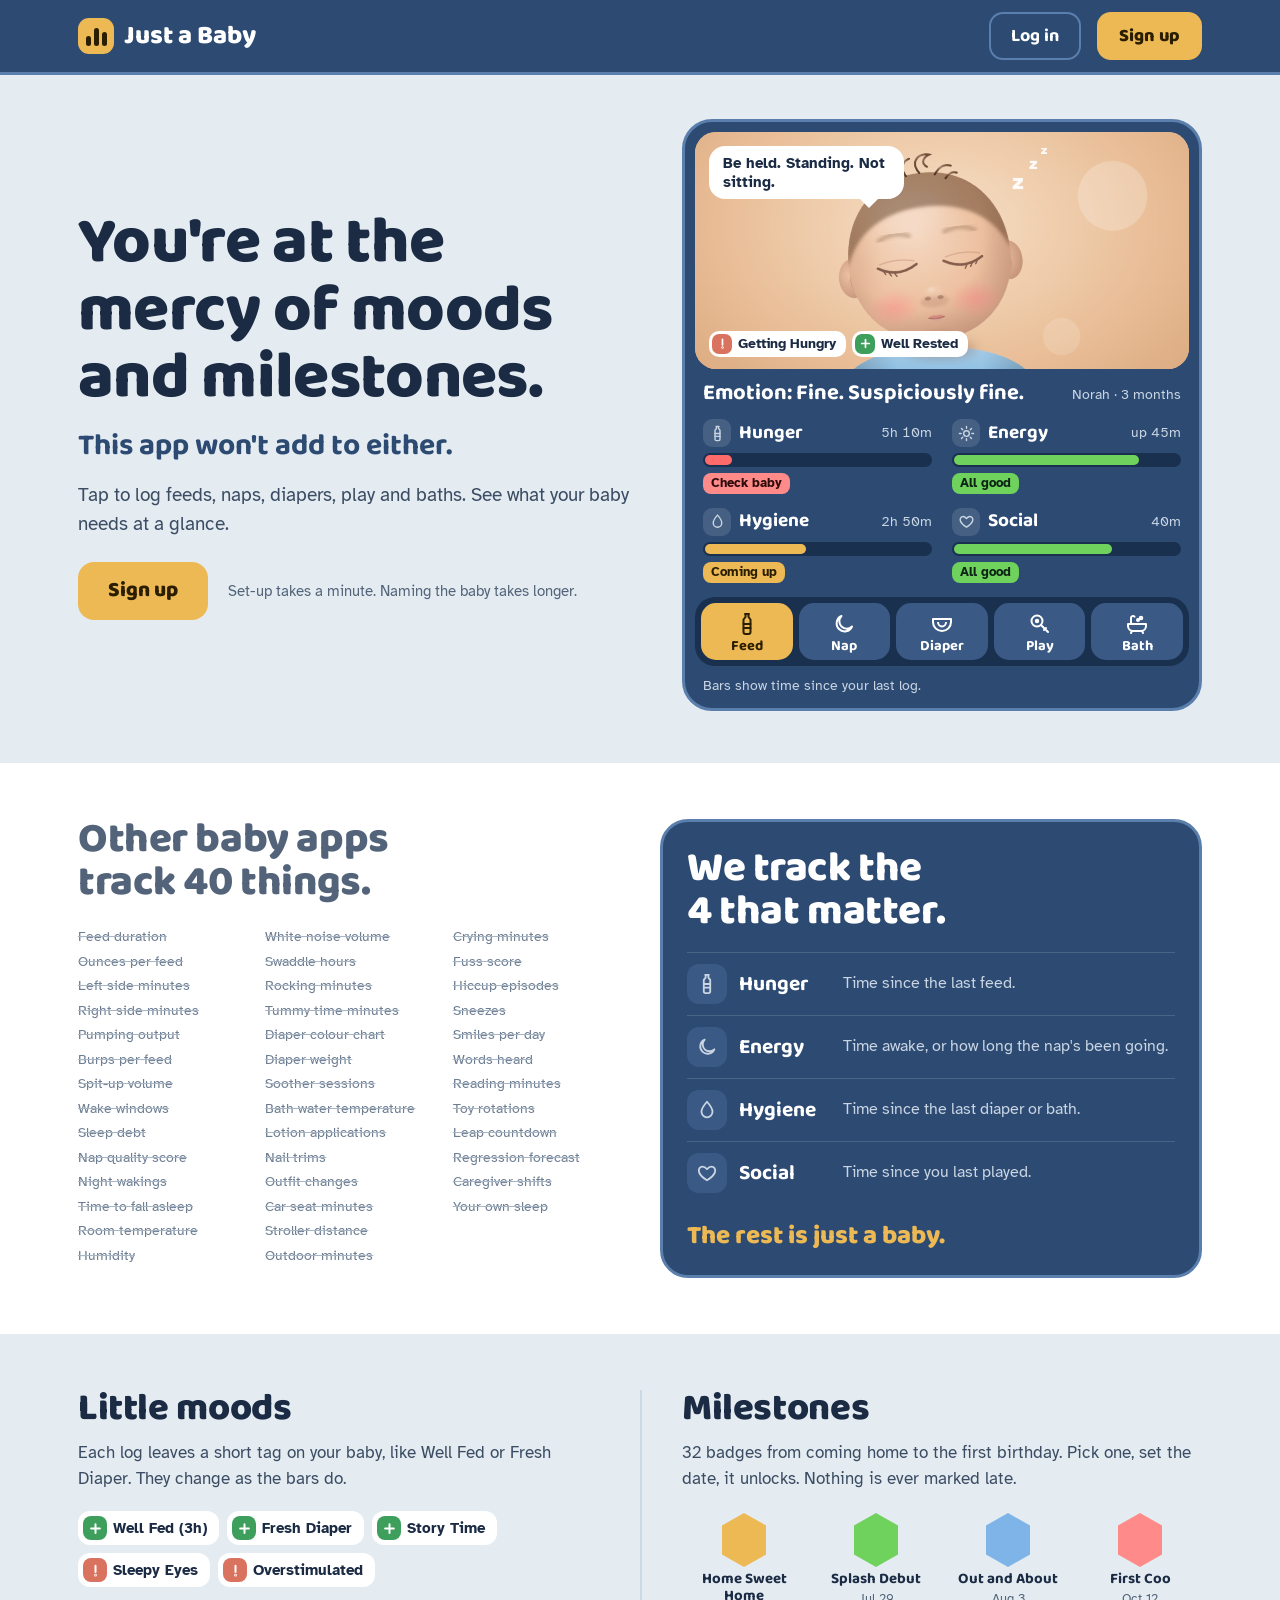
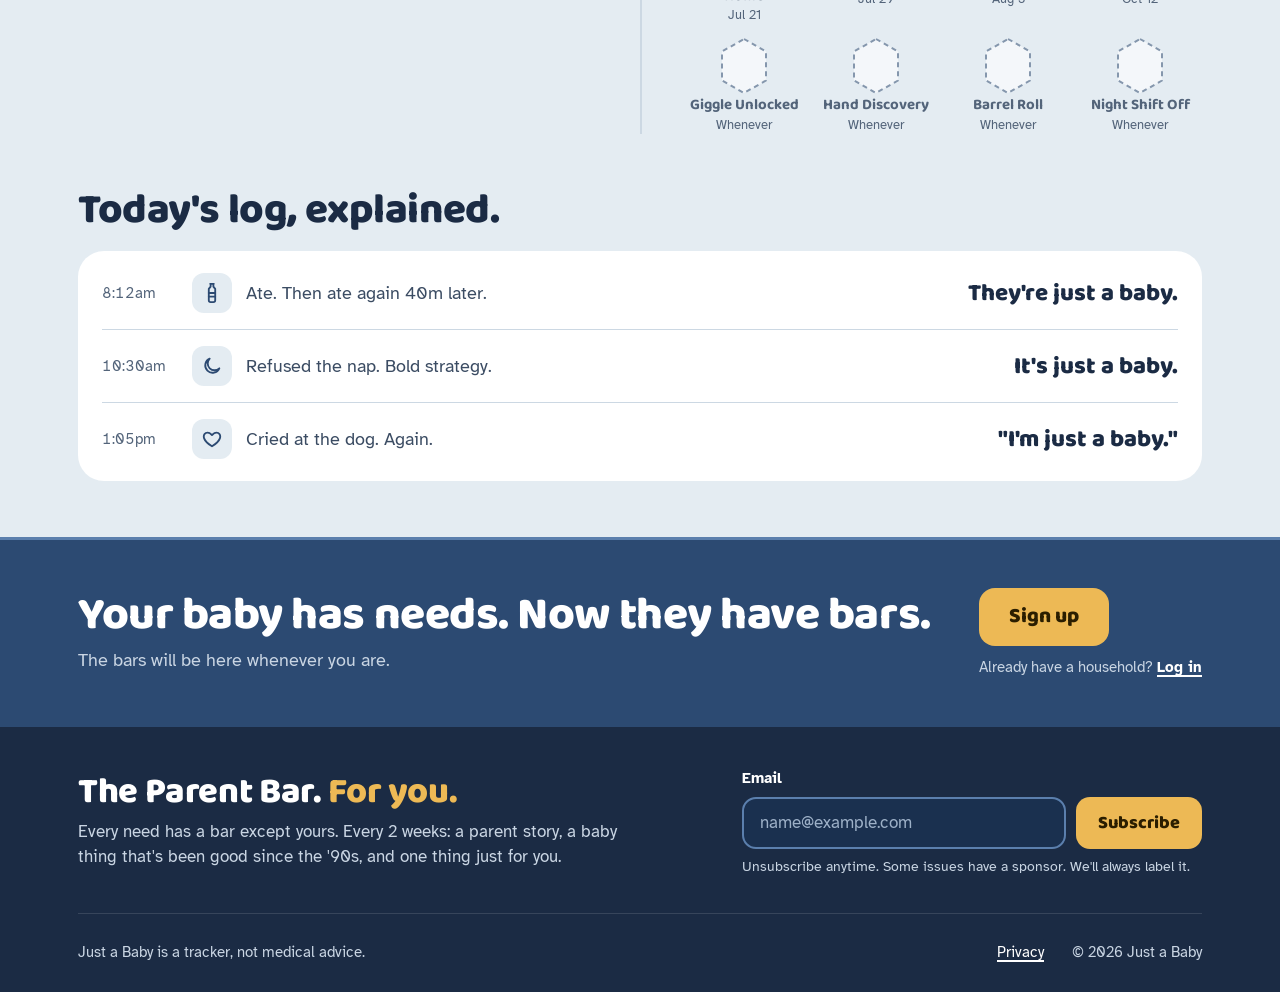
==== commit 4328e02e: "Add The Parent Bar newsletter signup - Footer form on the homepage posts to Customer.io's form endpo" ====
--- a/index.html
+++ b/index.html
@@ -156,10 +156,28 @@
 .final-act a:not(.btn){color:#fff;font-weight:700}
 
 /* footer */
-.foot{background:var(--navy-deep);color:var(--navy-soft);padding-block:28px;font-size:14.5px}
-.foot .wrap{display:flex;flex-wrap:wrap;gap:12px 28px;align-items:center}
-.foot p{margin-right:auto}
+.foot{background:var(--navy-deep);color:var(--navy-soft);font-size:14.5px}
+.foot .legal{display:flex;flex-wrap:wrap;gap:12px 28px;align-items:center;padding-block:28px}
+.foot .legal p{margin-right:auto}
 .foot a{color:#fff}
+
+/* newsletter signup (posts straight to Customer.io's form endpoint) */
+.news{display:grid;grid-template-columns:minmax(0,1fr) minmax(0,460px);gap:20px 48px;align-items:center;padding-block:40px 36px;border-bottom:1px solid rgba(255,255,255,.12)}
+.news h2{font-size:clamp(28px,3vw,36px);color:#fff}
+.news h2 span{color:var(--gold)}
+.news .pitch{color:var(--navy-soft);font-size:17px;margin-top:8px;max-width:32em}
+.news form{display:flex;flex-direction:column;gap:8px}
+.news label{font-weight:700;color:#fff;font-size:15px}
+.news .row{display:flex;gap:10px}
+.news input[type=email]{flex:1;min-width:0;min-height:52px;border-radius:14px;border:2px solid var(--navy-edge);background:var(--navy-track);color:#fff;font:inherit;font-size:17px;padding:0 16px}
+.news input[type=email]::placeholder{color:#9DB0C7}
+.news input[type=email]:focus{border-color:var(--gold);outline:none}
+.news .btn{min-height:52px}
+.news .fine{font-size:13.5px;color:var(--navy-soft)}
+.news .done{display:none;font-family:var(--display);font-weight:800;font-size:22px;line-height:1.15;color:#fff}
+.news .done small{display:block;font-family:var(--text);font-weight:400;font-size:15px;color:var(--navy-soft);margin-top:6px}
+.news.is-done form{display:none}
+.news.is-done .done{display:block}
 
 @media (max-width:940px){
   .hero .wrap,.versus .wrap{grid-template-columns:minmax(0,1fr)}
@@ -168,6 +186,7 @@
   .forty{columns:3}
 }
 @media (max-width:760px){
+  .news{grid-template-columns:minmax(0,1fr)}
   .pair .wrap{grid-template-columns:minmax(0,1fr);gap:36px}
   .pair article{padding:0}
   .pair article + article{padding:32px 0 0;border-left:0;border-top:2px solid var(--rule)}
@@ -205,6 +224,8 @@
   .entries .what{grid-column:2;font-size:17px}
   .entries .verdict{grid-column:2;text-align:left;font-size:22px}
   .final{padding-block:36px}
+  .news{padding-block:32px 28px}
+  .news .row{flex-direction:column}
 }
 @media (max-width:380px){ .brand b{display:none} }
 @media (prefers-reduced-motion:reduce){*{transition:none!important}}
@@ -380,10 +401,36 @@
 
 <footer class="foot">
   <div class="wrap">
-    <p>Just a Baby is a tracker, not medical advice.</p>
-    <a href="/privacy.html">Privacy</a>
-    <span>© 2026 Just a Baby</span>
+    <section class="news" id="newsletter" aria-labelledby="newsh">
+      <div>
+        <h2 id="newsh">The Parent Bar. <span>For you.</span></h2>
+        <p class="pitch">Every need has a bar except yours. Every 2 weeks: a parent story, a baby thing that's been good since the '90s, and one thing just for you.</p>
+      </div>
+      <div>
+        <!-- Customer.io connected form: a plain POST to their form endpoint, then back here. No tracking script. -->
+        <form method="POST" action="https://customerioforms.com/forms/submit_action?site_id=0629f392f74bc40fadf6&amp;form_id=jab_newsletter_footer&amp;success_url=https%3A%2F%2Fjustababy.ca%2F%3Fnewsletter%3Djoined%23newsletter">
+          <label for="news-email">Email</label>
+          <div class="row">
+            <input id="news-email" name="email" type="email" autocomplete="email" inputmode="email" placeholder="name@example.com" required>
+            <button class="btn btn-gold" type="submit">Subscribe</button>
+          </div>
+          <input type="hidden" name="newsletter_opt_in" value="true">
+          <input type="hidden" name="newsletter_source" value="website_footer">
+          <p class="fine">Unsubscribe anytime. Some issues have a sponsor. We'll always label it.</p>
+        </form>
+        <p class="done" role="status">You're on the list.<small>First issue is on its way. Check your inbox.</small></p>
+      </div>
+    </section>
+    <div class="legal">
+      <p>Just a Baby is a tracker, not medical advice.</p>
+      <a href="/privacy.html">Privacy</a>
+      <span>© 2026 Just a Baby</span>
+    </div>
   </div>
 </footer>
+<script>
+// Back from Customer.io's form endpoint: swap the form for a thank-you, then tidy the URL.
+(function(){if(new URLSearchParams(location.search).get('newsletter')==='joined'){var n=document.getElementById('newsletter');if(n)n.classList.add('is-done');history.replaceState(null,'',location.pathname+'#newsletter')}})();
+</script>
 </body>
 </html>
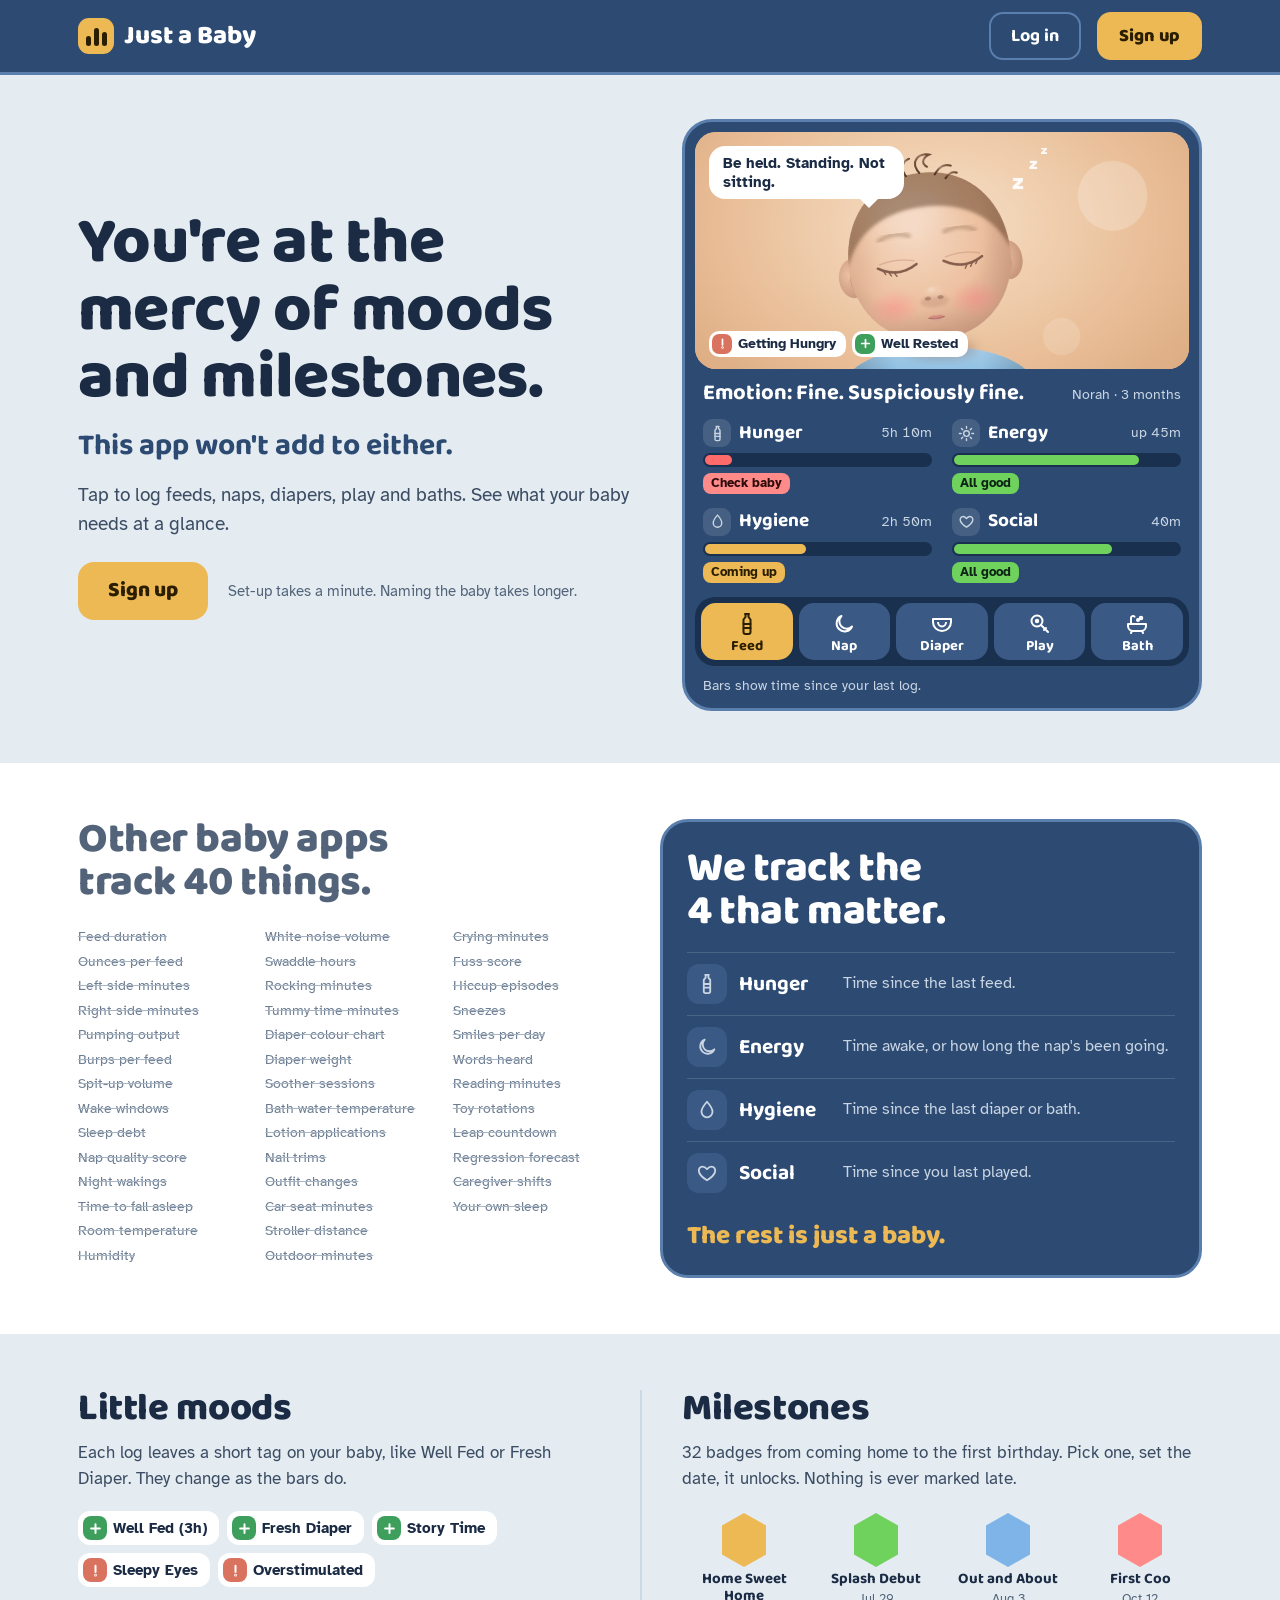
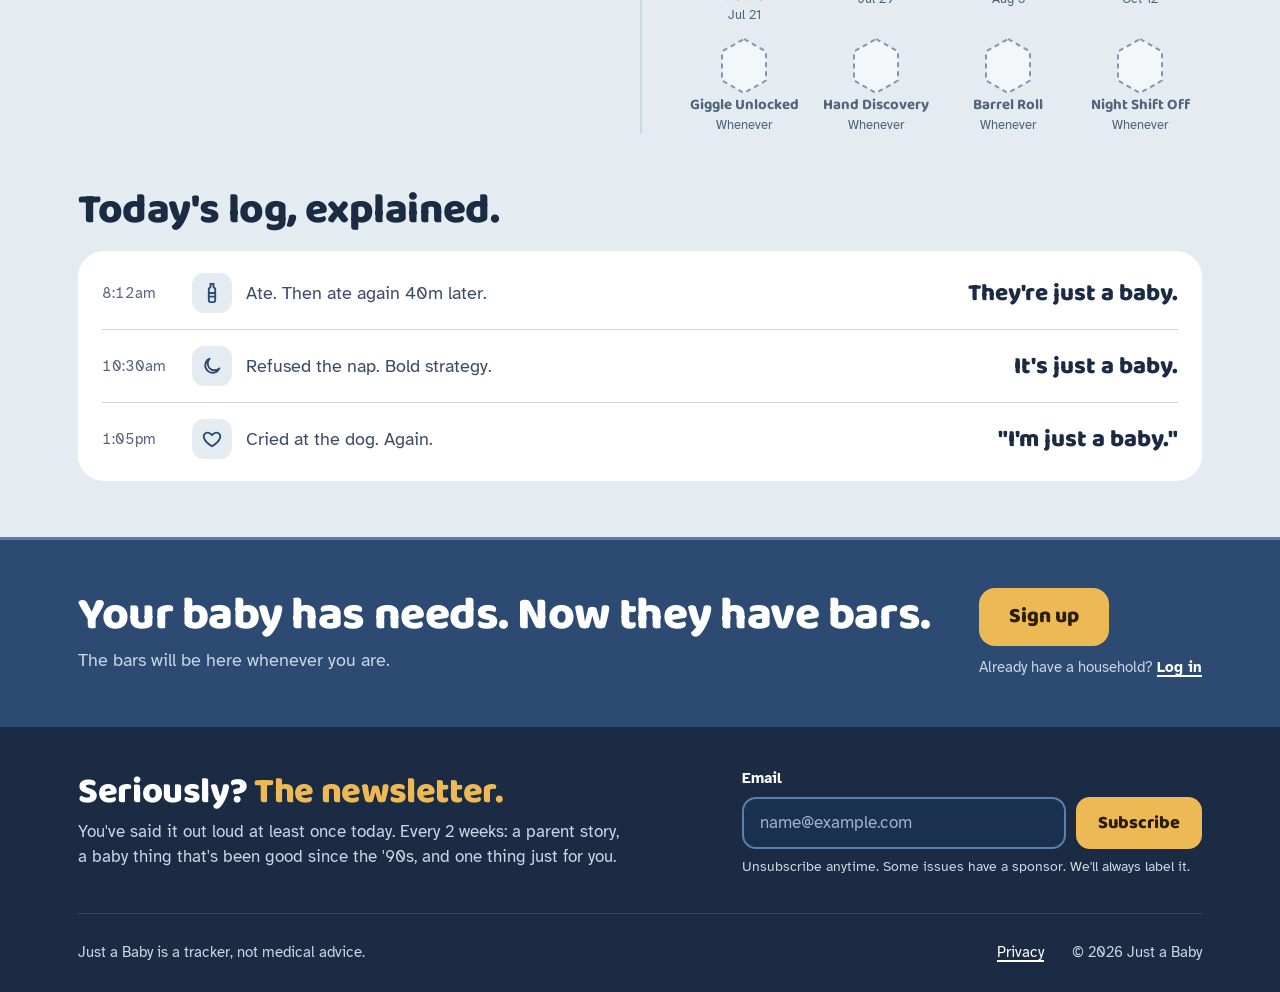
==== commit f4665e78: "Name the newsletter Seriously? Co-Authored-By: Claude Opus 5.5 <noreply@anthropic.com> Claude-Sessio" ====
--- a/index.html
+++ b/index.html
@@ -403,8 +403,8 @@
   <div class="wrap">
     <section class="news" id="newsletter" aria-labelledby="newsh">
       <div>
-        <h2 id="newsh">The Parent Bar. <span>For you.</span></h2>
-        <p class="pitch">Every need has a bar except yours. Every 2 weeks: a parent story, a baby thing that's been good since the '90s, and one thing just for you.</p>
+        <h2 id="newsh">Seriously? <span>The newsletter.</span></h2>
+        <p class="pitch">You've said it out loud at least once today. Every 2 weeks: a parent story, a baby thing that's been good since the '90s, and one thing just for you.</p>
       </div>
       <div>
         <!-- Customer.io connected form: a plain POST to their form endpoint, then back here. No tracking script. -->
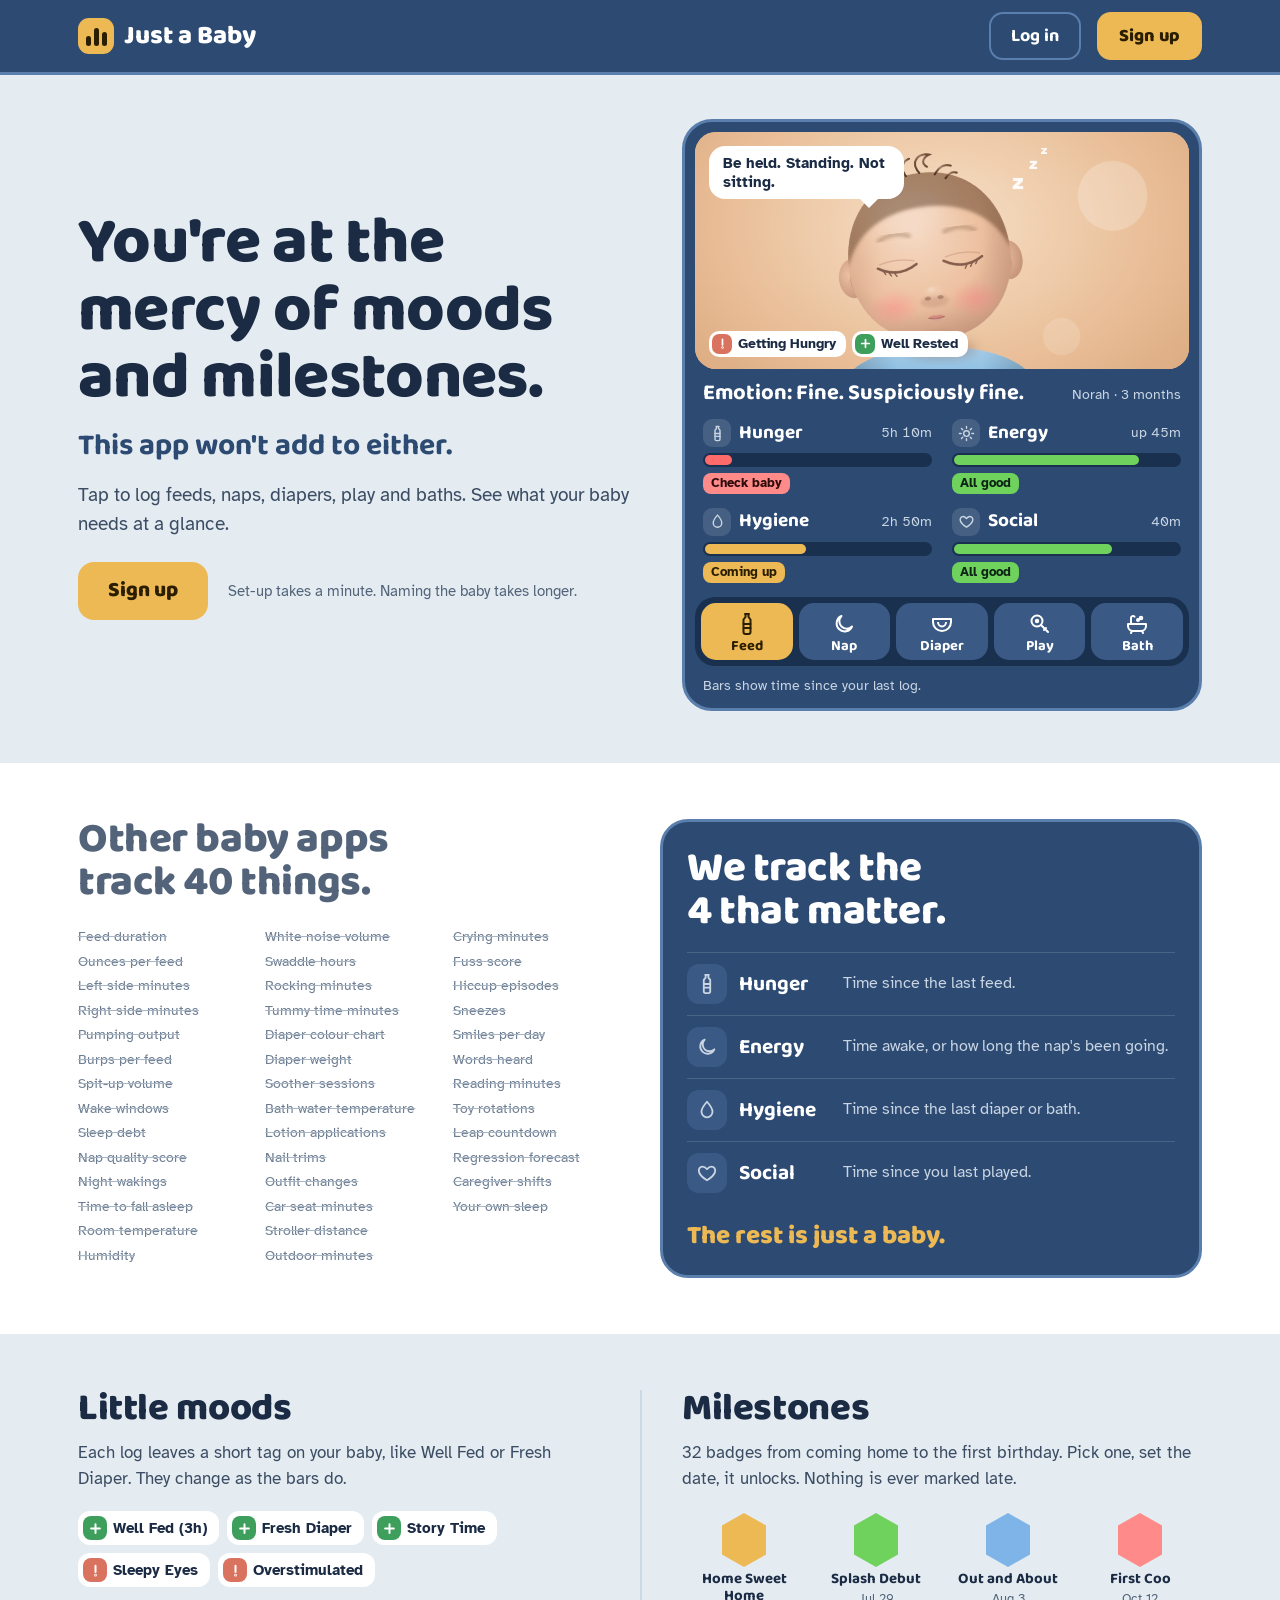
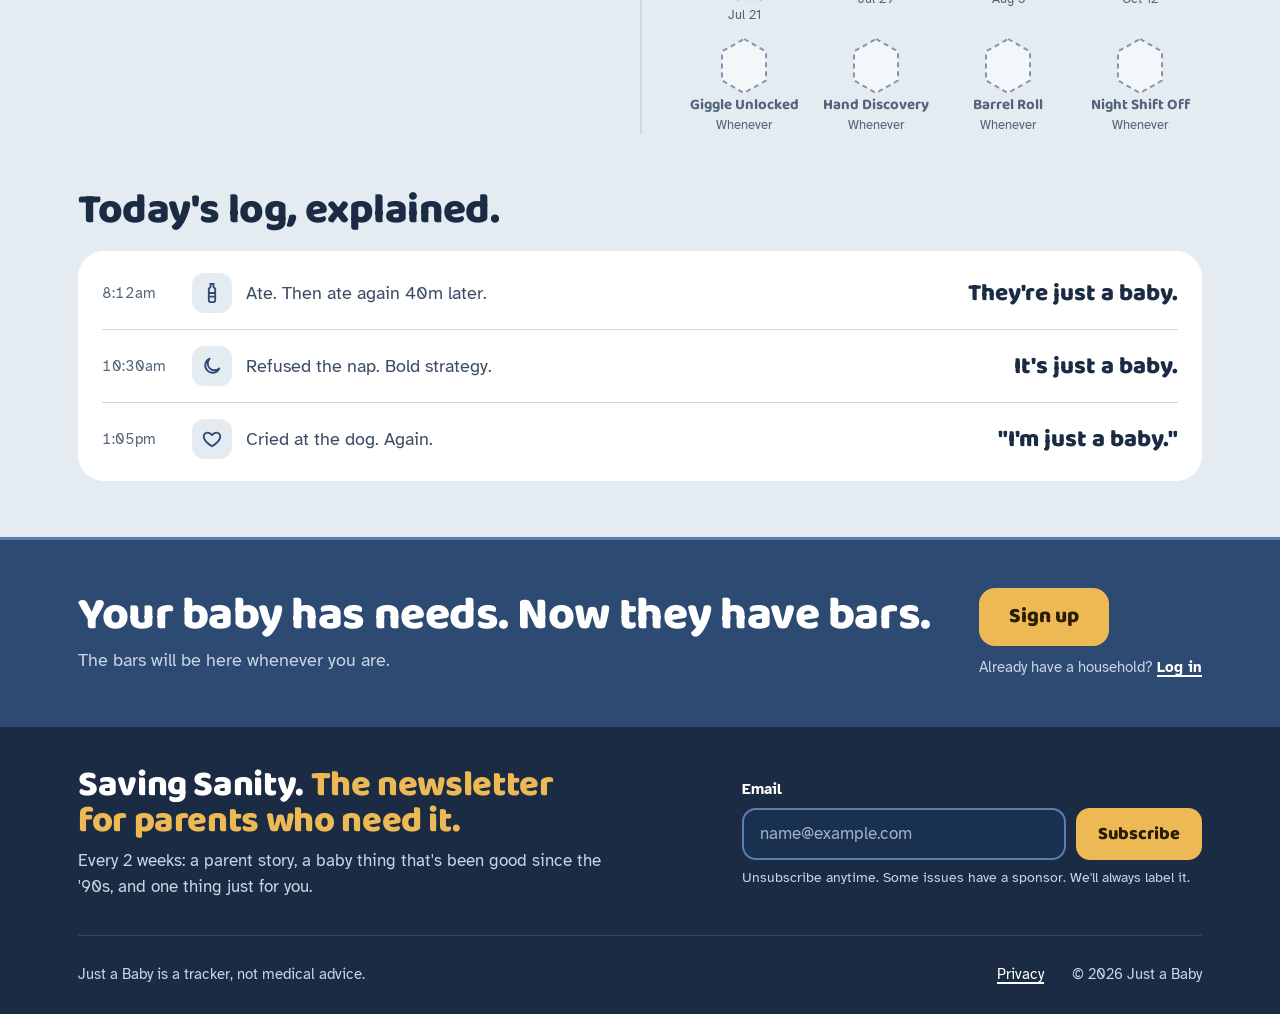
==== commit efe90e9a: "Rename the newsletter to Saving Sanity Co-Authored-By: Claude Opus 5.5 <noreply@anthropic.com> Claud" ====
--- a/index.html
+++ b/index.html
@@ -403,8 +403,8 @@
   <div class="wrap">
     <section class="news" id="newsletter" aria-labelledby="newsh">
       <div>
-        <h2 id="newsh">Seriously? <span>The newsletter.</span></h2>
-        <p class="pitch">You've said it out loud at least once today. Every 2 weeks: a parent story, a baby thing that's been good since the '90s, and one thing just for you.</p>
+        <h2 id="newsh">Saving Sanity. <span>The newsletter for parents who need it.</span></h2>
+        <p class="pitch">Every 2 weeks: a parent story, a baby thing that's been good since the '90s, and one thing just for you.</p>
       </div>
       <div>
         <!-- Customer.io connected form: a plain POST to their form endpoint, then back here. No tracking script. -->
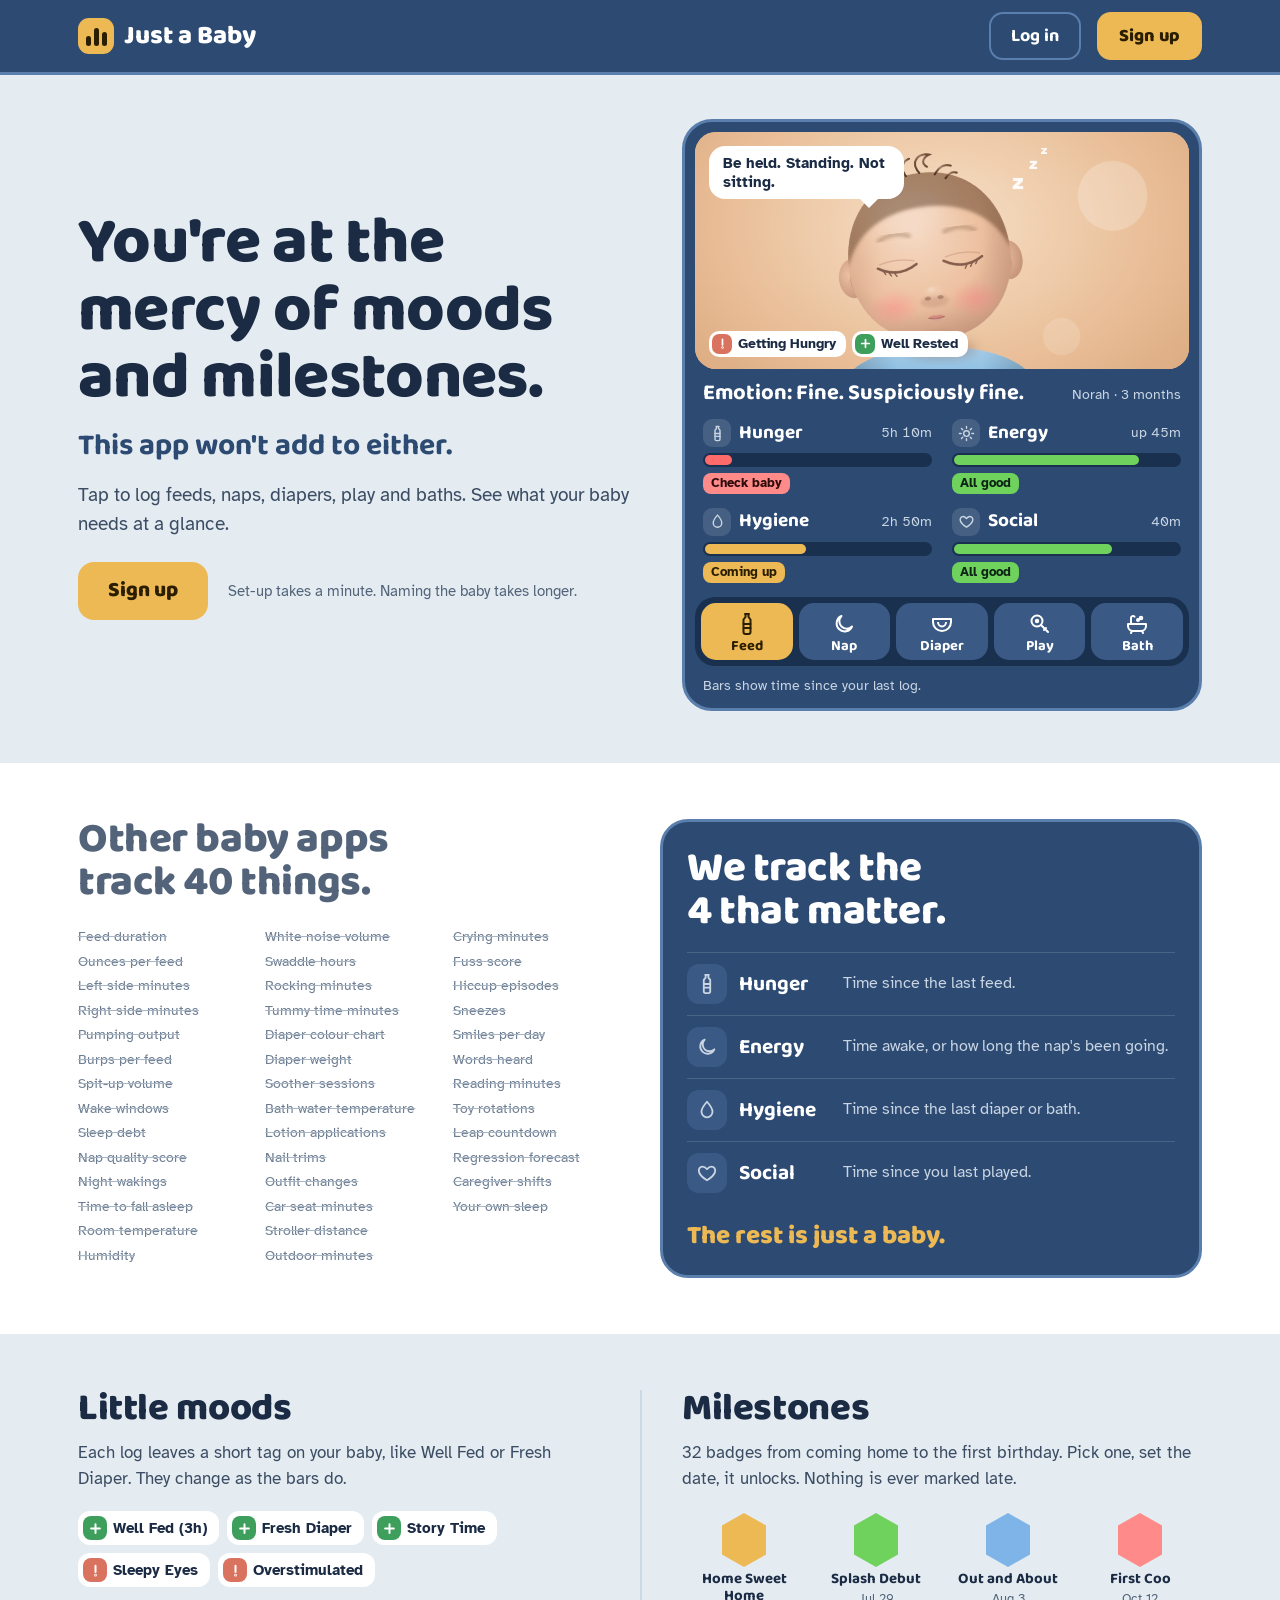
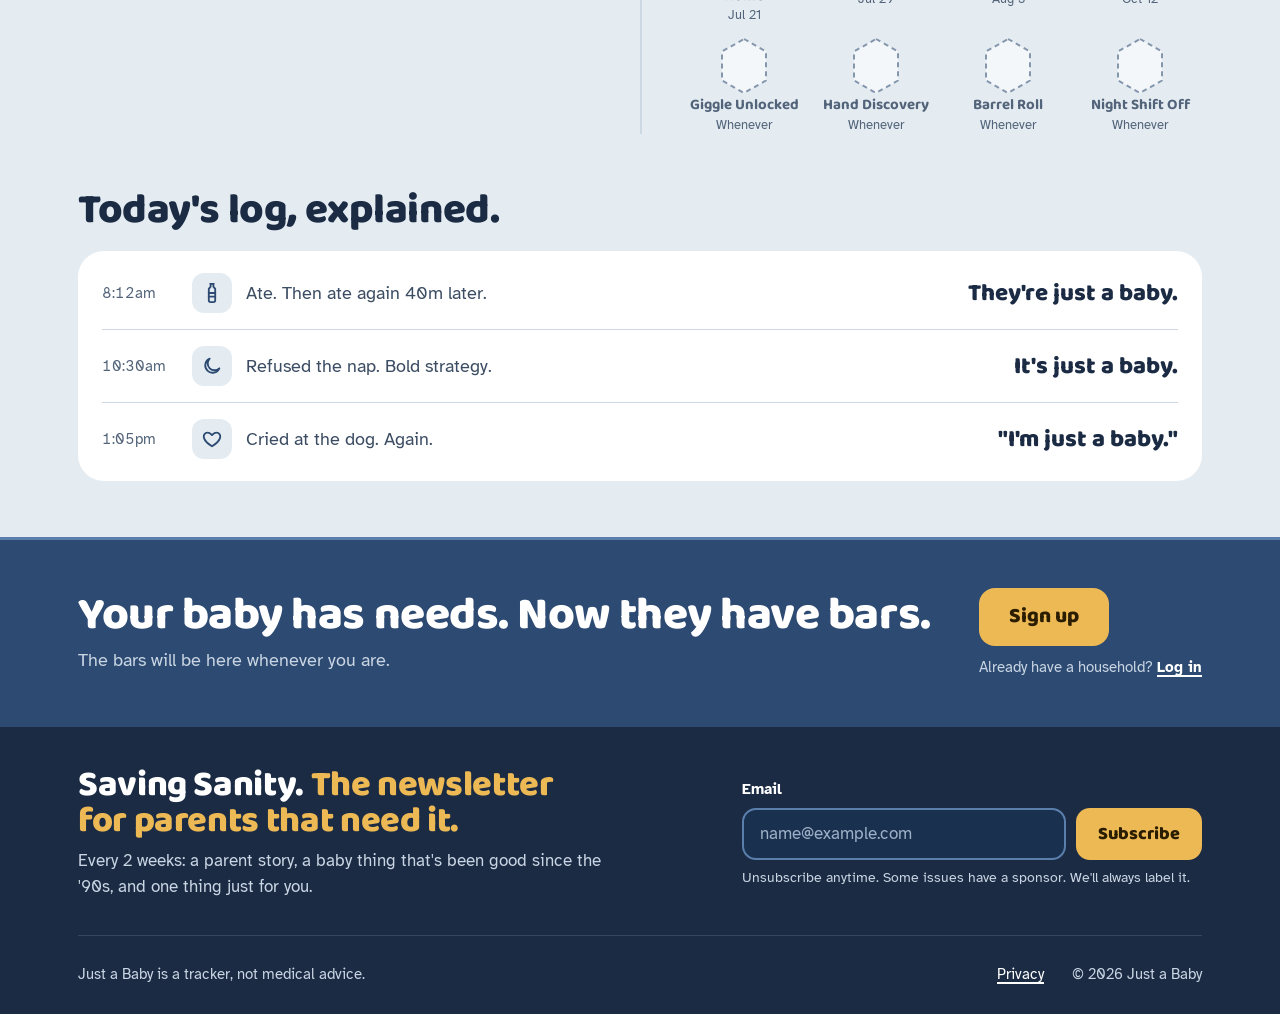
==== commit cab72481: "Use the Saving Sanity tagline as written Co-Authored-By: Claude Opus 5.5 <noreply@anthropic.com> Cla" ====
--- a/index.html
+++ b/index.html
@@ -403,7 +403,7 @@
   <div class="wrap">
     <section class="news" id="newsletter" aria-labelledby="newsh">
       <div>
-        <h2 id="newsh">Saving Sanity. <span>The newsletter for parents who need it.</span></h2>
+        <h2 id="newsh">Saving Sanity. <span>The newsletter for parents that need it.</span></h2>
         <p class="pitch">Every 2 weeks: a parent story, a baby thing that's been good since the '90s, and one thing just for you.</p>
       </div>
       <div>
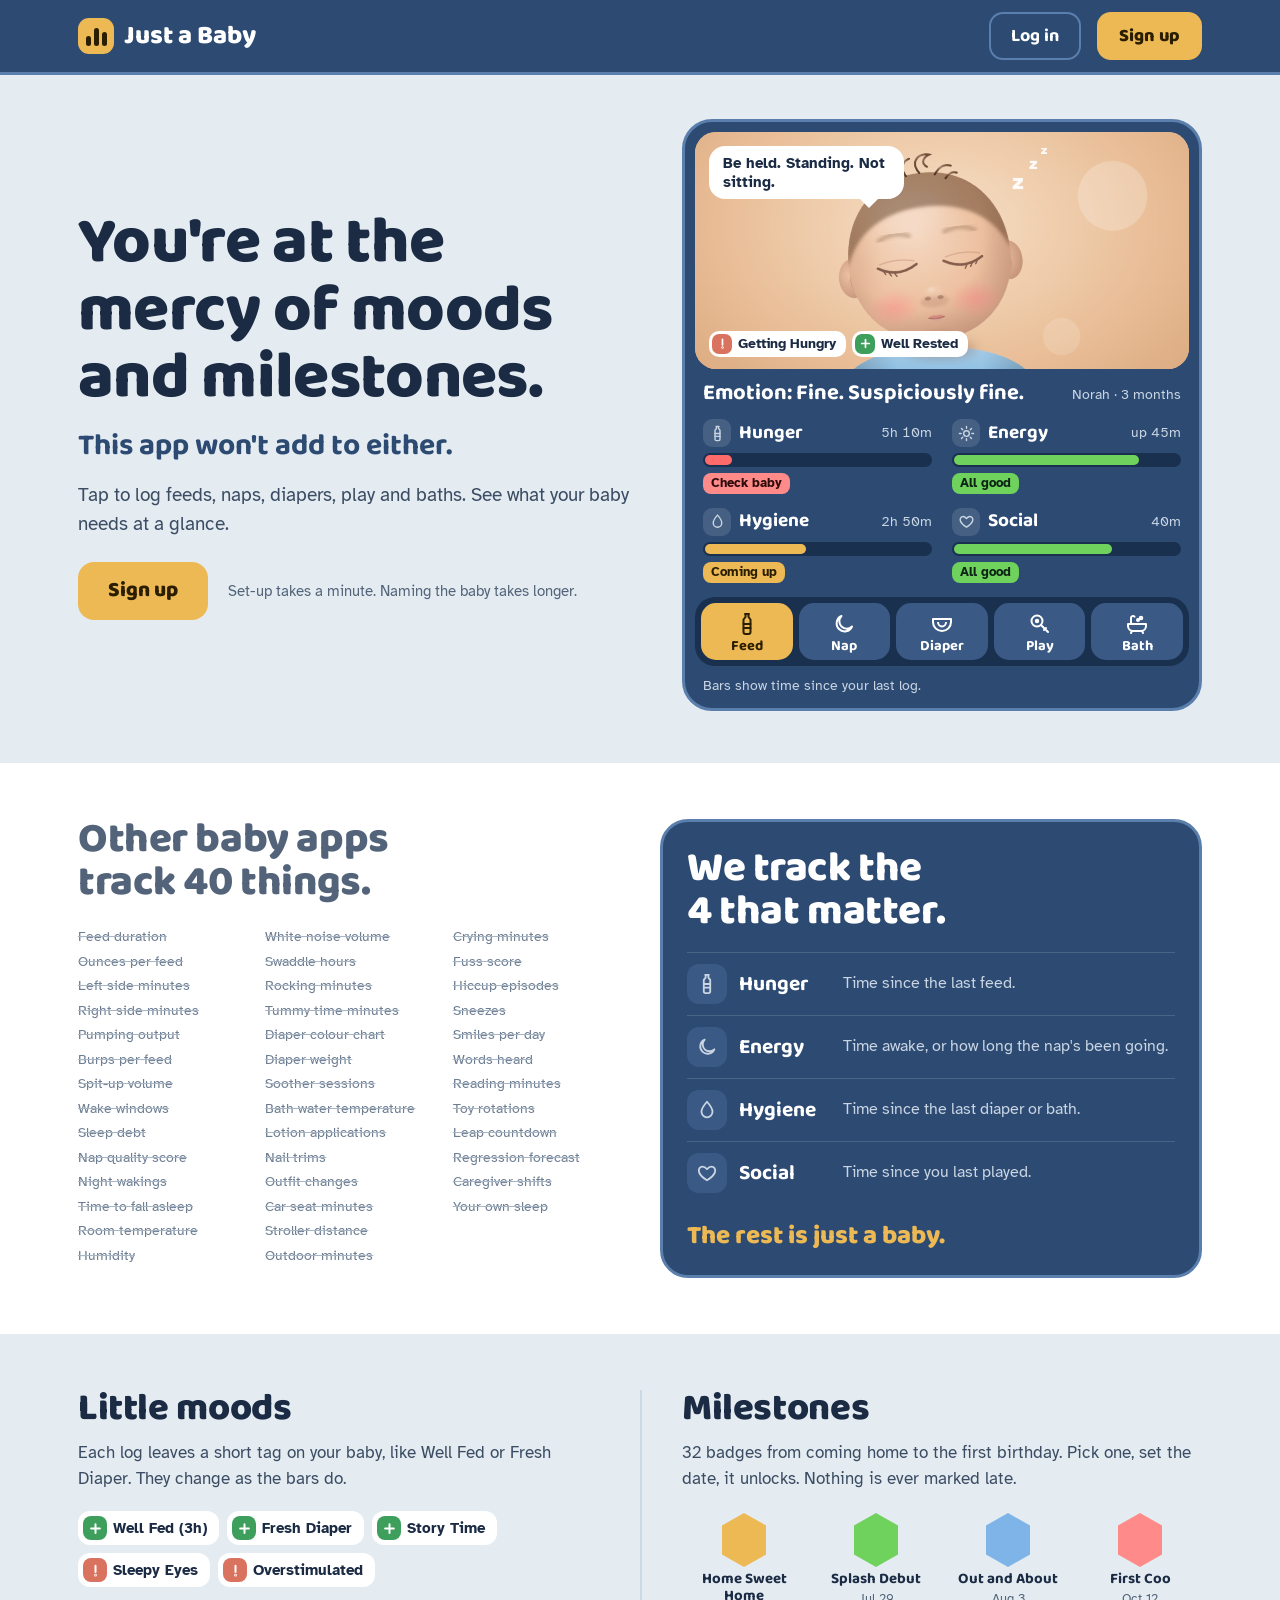
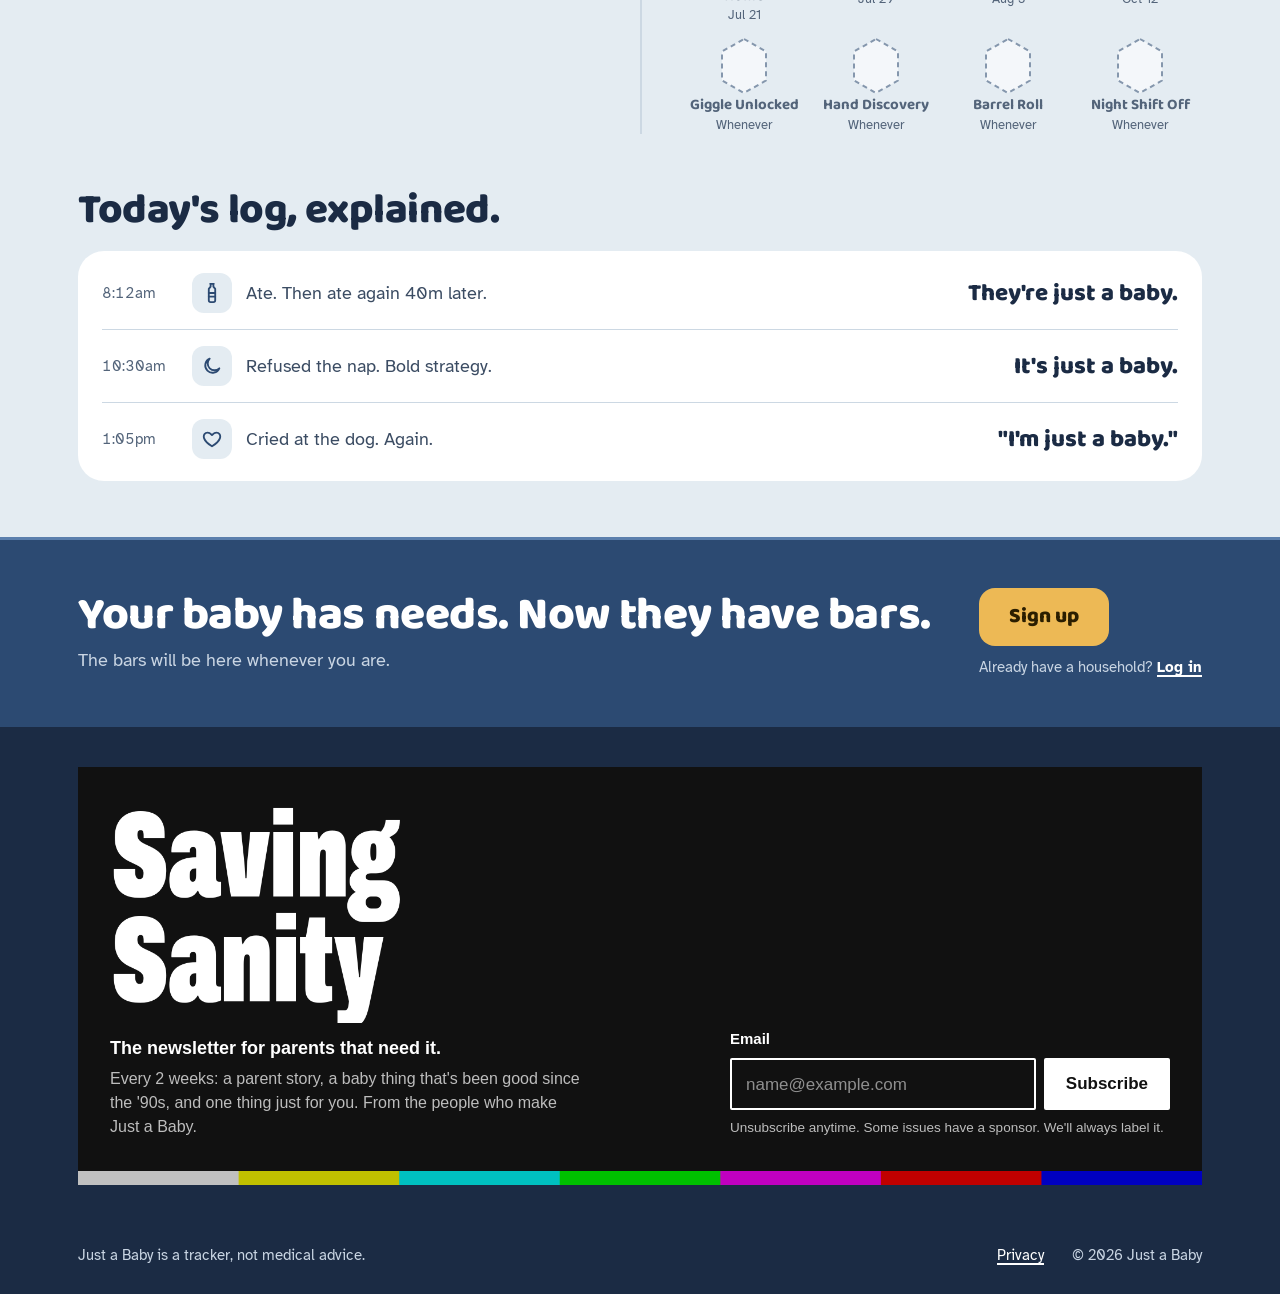
==== commit b6d24a21: "Give Saving Sanity its own look on the homepage signup - Off-air black panel with the Saving Sanity " ====
--- a/index.html
+++ b/index.html
@@ -156,26 +156,30 @@
 .final-act a:not(.btn){color:#fff;font-weight:700}
 
 /* footer */
-.foot{background:var(--navy-deep);color:var(--navy-soft);font-size:14.5px}
+.foot{background:var(--navy-deep);color:var(--navy-soft);font-size:14.5px;padding-top:40px}
 .foot .legal{display:flex;flex-wrap:wrap;gap:12px 28px;align-items:center;padding-block:28px}
 .foot .legal p{margin-right:auto}
 .foot a{color:#fff}
 
-/* newsletter signup (posts straight to Customer.io's form endpoint) */
-.news{display:grid;grid-template-columns:minmax(0,1fr) minmax(0,460px);gap:20px 48px;align-items:center;padding-block:40px 36px;border-bottom:1px solid rgba(255,255,255,.12)}
-.news h2{font-size:clamp(28px,3vw,36px);color:#fff}
-.news h2 span{color:var(--gold)}
-.news .pitch{color:var(--navy-soft);font-size:17px;margin-top:8px;max-width:32em}
+/* newsletter signup: Saving Sanity has its own look (off-air black, test-card bars). Posts straight to Customer.io's form endpoint. */
+.news{--ss-black:#111111;--ss-grey:#BDBDBD;margin-block:0 32px;background:var(--ss-black);color:#fff;font-family:Helvetica,Arial,sans-serif;display:grid;grid-template-columns:minmax(0,1fr) minmax(0,440px);gap:24px 48px;align-items:end;padding:32px 32px 46px;position:relative}
+.news::after{content:"";position:absolute;left:0;right:0;bottom:0;height:14px;background:url(/images/saving-sanity/colour-bars.png) center/100% 100% no-repeat}
+.news h2{margin:0;line-height:0}
+.news h2 img{width:min(300px,70vw);height:auto;margin-left:-5px}
+.news .tagline{font-size:18px;font-weight:700;line-height:1.3;margin-top:14px;text-wrap:balance}
+.news .pitch{color:var(--ss-grey);font-size:16px;line-height:1.5;margin-top:6px;max-width:30em}
 .news form{display:flex;flex-direction:column;gap:8px}
-.news label{font-weight:700;color:#fff;font-size:15px}
-.news .row{display:flex;gap:10px}
-.news input[type=email]{flex:1;min-width:0;min-height:52px;border-radius:14px;border:2px solid var(--navy-edge);background:var(--navy-track);color:#fff;font:inherit;font-size:17px;padding:0 16px}
-.news input[type=email]::placeholder{color:#9DB0C7}
-.news input[type=email]:focus{border-color:var(--gold);outline:none}
-.news .btn{min-height:52px}
-.news .fine{font-size:13.5px;color:var(--navy-soft)}
-.news .done{display:none;font-family:var(--display);font-weight:800;font-size:22px;line-height:1.15;color:#fff}
-.news .done small{display:block;font-family:var(--text);font-weight:400;font-size:15px;color:var(--navy-soft);margin-top:6px}
+.news label{font-weight:700;font-size:15px}
+.news .row{display:flex;gap:8px}
+.news input[type=email]{flex:1;min-width:0;min-height:52px;border-radius:2px;border:2px solid #fff;background:var(--ss-black);color:#fff;font:inherit;font-size:17px;padding:0 14px}
+.news input[type=email]::placeholder{color:#8F8F8F}
+.news input[type=email]:focus{outline:3px solid #00C0C0;outline-offset:2px}
+.news .ss-btn{min-height:52px;padding:0 22px;border:0;border-radius:2px;background:#fff;color:var(--ss-black);font:700 17px Helvetica,Arial,sans-serif;cursor:pointer}
+.news .ss-btn:hover{background:#E4E4E4}
+.news .ss-btn:focus-visible{outline:3px solid #00C0C0;outline-offset:2px}
+.news .fine{font-size:13.5px;color:var(--ss-grey)}
+.news .done{display:none;font-size:20px;font-weight:700;line-height:1.25}
+.news .done small{display:block;font-weight:400;font-size:15px;color:var(--ss-grey);margin-top:6px}
 .news.is-done form{display:none}
 .news.is-done .done{display:block}
 
@@ -224,7 +228,8 @@
   .entries .what{grid-column:2;font-size:17px}
   .entries .verdict{grid-column:2;text-align:left;font-size:22px}
   .final{padding-block:36px}
-  .news{padding-block:32px 28px}
+  .foot{padding-top:24px}
+  .news{padding:24px 18px 38px;margin-block:0 24px}
   .news .row{flex-direction:column}
 }
 @media (max-width:380px){ .brand b{display:none} }
@@ -403,8 +408,9 @@
   <div class="wrap">
     <section class="news" id="newsletter" aria-labelledby="newsh">
       <div>
-        <h2 id="newsh">Saving Sanity. <span>The newsletter for parents that need it.</span></h2>
-        <p class="pitch">Every 2 weeks: a parent story, a baby thing that's been good since the '90s, and one thing just for you.</p>
+        <h2 id="newsh"><img src="/images/saving-sanity/wordmark.png" alt="Saving Sanity" width="300" height="225"></h2>
+        <p class="tagline">The newsletter for parents that need it.</p>
+        <p class="pitch">Every 2 weeks: a parent story, a baby thing that's been good since the '90s, and one thing just for you. From the people who make Just a Baby.</p>
       </div>
       <div>
         <!-- Customer.io connected form: a plain POST to their form endpoint, then back here. No tracking script. -->
@@ -412,7 +418,7 @@
           <label for="news-email">Email</label>
           <div class="row">
             <input id="news-email" name="email" type="email" autocomplete="email" inputmode="email" placeholder="name@example.com" required>
-            <button class="btn btn-gold" type="submit">Subscribe</button>
+            <button class="ss-btn" type="submit">Subscribe</button>
           </div>
           <input type="hidden" name="newsletter_opt_in" value="true">
           <input type="hidden" name="newsletter_source" value="website_footer">
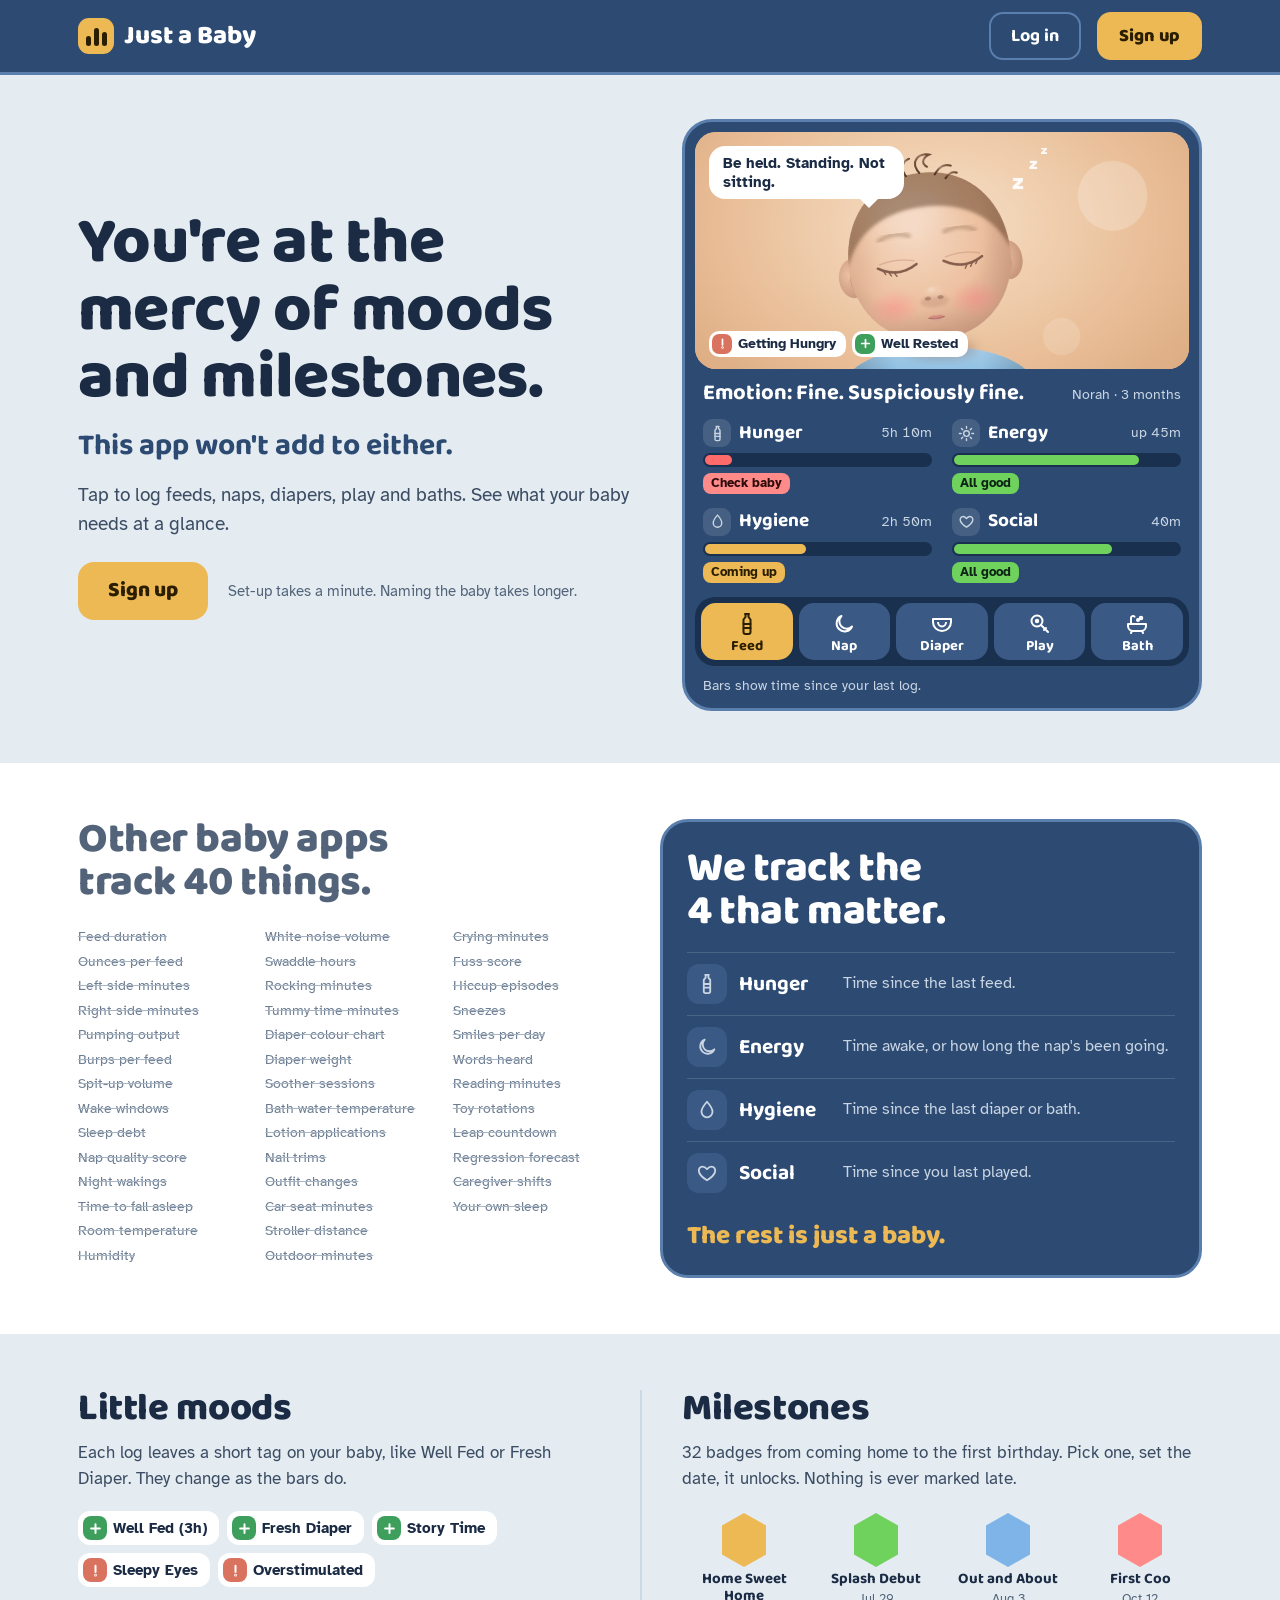
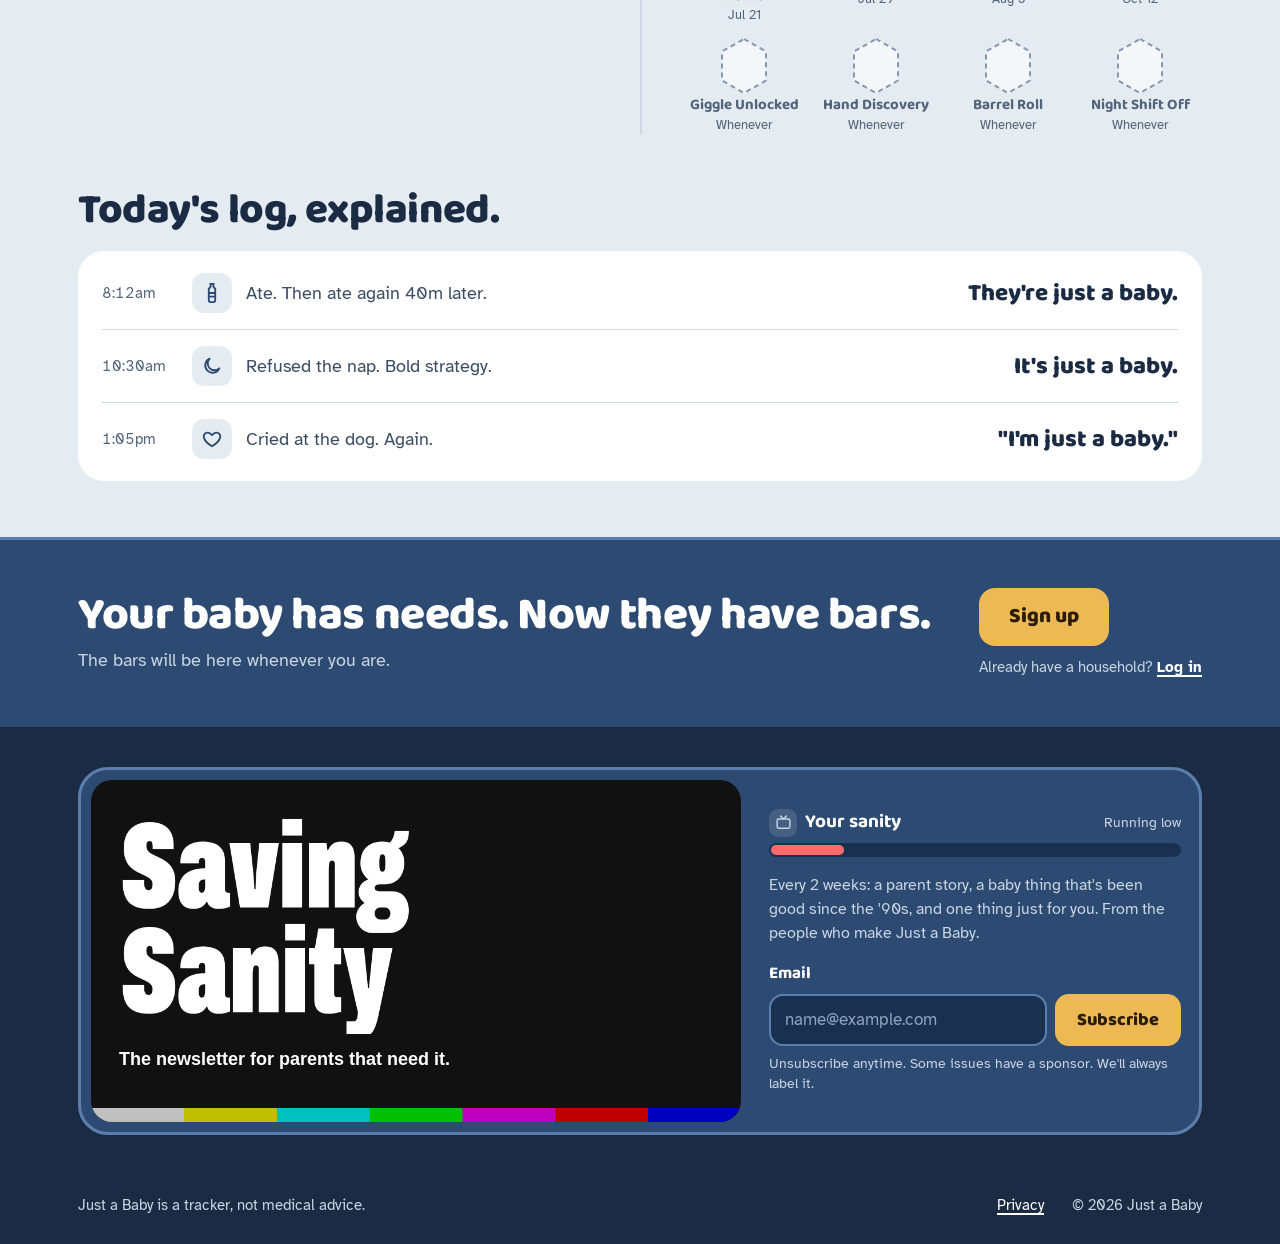
==== commit 05edcbc8: "Put Saving Sanity on a screen inside the app's HUD panel The newsletter keeps its Off-air look, fram" ====
--- a/index.html
+++ b/index.html
@@ -162,26 +162,30 @@
 .foot a{color:#fff}
 
 /* newsletter signup: Saving Sanity has its own look (off-air black, test-card bars). Posts straight to Customer.io's form endpoint. */
-.news{--ss-black:#111111;--ss-grey:#BDBDBD;margin-block:0 32px;background:var(--ss-black);color:#fff;font-family:Helvetica,Arial,sans-serif;display:grid;grid-template-columns:minmax(0,1fr) minmax(0,440px);gap:24px 48px;align-items:end;padding:32px 32px 46px;position:relative}
-.news::after{content:"";position:absolute;left:0;right:0;bottom:0;height:14px;background:url(/images/saving-sanity/colour-bars.png) center/100% 100% no-repeat}
+/* Saving Sanity: the newsletter keeps its own Off-air look, shown on a screen inside the app's own HUD panel */
+.news{--ss-black:#111111;margin-block:0 32px;background:var(--navy);border:3px solid var(--navy-edge);border-radius:30px;padding:10px;color:#fff;display:grid;grid-template-columns:minmax(0,1fr) minmax(0,420px);gap:10px 28px;align-items:stretch}
+.news .screen{position:relative;background:var(--ss-black);border-radius:21px;overflow:hidden;padding:30px 28px 50px;font-family:Helvetica,Arial,sans-serif;display:flex;flex-direction:column;justify-content:center}
+.news .screen::after{content:"";position:absolute;left:0;right:0;bottom:0;height:14px;background:url(/images/saving-sanity/colour-bars.png) center/100% 100% no-repeat}
 .news h2{margin:0;line-height:0}
 .news h2 img{width:min(300px,70vw);height:auto;margin-left:-5px}
 .news .tagline{font-size:18px;font-weight:700;line-height:1.3;margin-top:14px;text-wrap:balance}
-.news .pitch{color:var(--ss-grey);font-size:16px;line-height:1.5;margin-top:6px;max-width:30em}
+.news .controls{display:flex;flex-direction:column;justify-content:center;gap:16px;padding:16px 8px 14px 0}
+.news .need-head span{color:var(--navy-soft)}
+.news .bar i{width:18%;background:var(--bad-bar);transition:width .8s ease,background-color .8s}
+.news .pitch{color:var(--navy-soft);font-size:16px;line-height:1.5}
 .news form{display:flex;flex-direction:column;gap:8px}
-.news label{font-weight:700;font-size:15px}
+.news label{font-family:var(--display);font-weight:700;font-size:17px}
 .news .row{display:flex;gap:8px}
-.news input[type=email]{flex:1;min-width:0;min-height:52px;border-radius:2px;border:2px solid #fff;background:var(--ss-black);color:#fff;font:inherit;font-size:17px;padding:0 14px}
-.news input[type=email]::placeholder{color:#8F8F8F}
-.news input[type=email]:focus{outline:3px solid #00C0C0;outline-offset:2px}
-.news .ss-btn{min-height:52px;padding:0 22px;border:0;border-radius:2px;background:#fff;color:var(--ss-black);font:700 17px Helvetica,Arial,sans-serif;cursor:pointer}
-.news .ss-btn:hover{background:#E4E4E4}
-.news .ss-btn:focus-visible{outline:3px solid #00C0C0;outline-offset:2px}
-.news .fine{font-size:13.5px;color:var(--ss-grey)}
-.news .done{display:none;font-size:20px;font-weight:700;line-height:1.25}
-.news .done small{display:block;font-weight:400;font-size:15px;color:var(--ss-grey);margin-top:6px}
+.news input[type=email]{flex:1;min-width:0;min-height:52px;border-radius:14px;border:2px solid var(--navy-edge);background:var(--navy-track);color:#fff;font:inherit;font-size:17px;padding:0 14px}
+.news input[type=email]::placeholder{color:#8EA3BF}
+.news input[type=email]:focus{outline:3px solid var(--gold);outline-offset:2px}
+.news .row .btn{min-height:52px}
+.news .fine{font-size:13.5px;color:var(--navy-soft)}
+.news .done{display:none;font-family:var(--display);font-size:22px;font-weight:800;line-height:1.2}
+.news .done small{display:block;font-family:var(--text);font-weight:400;font-size:15px;color:var(--navy-soft);margin-top:6px}
 .news.is-done form{display:none}
 .news.is-done .done{display:block}
+.news.is-done .bar i{width:100%;background:var(--ok)}
 
 @media (max-width:940px){
   .hero .wrap,.versus .wrap{grid-template-columns:minmax(0,1fr)}
@@ -229,7 +233,9 @@
   .entries .verdict{grid-column:2;text-align:left;font-size:22px}
   .final{padding-block:36px}
   .foot{padding-top:24px}
-  .news{padding:24px 18px 38px;margin-block:0 24px}
+  .news{border-radius:26px;padding:8px;margin-block:0 24px}
+  .news .screen{border-radius:19px;padding:24px 18px 40px}
+  .news .controls{padding:8px 6px 10px}
   .news .row{flex-direction:column}
 }
 @media (max-width:380px){ .brand b{display:none} }
@@ -239,6 +245,7 @@
 <body>
 <svg width="0" height="0" style="position:absolute" aria-hidden="true">
   <symbol id="i-bottle" viewBox="0 0 24 24" fill="none" stroke="currentColor" stroke-width="2" stroke-linecap="round" stroke-linejoin="round"><path d="M10 2h4M10.5 2v3l-2 2.5V20a2 2 0 0 0 2 2h3a2 2 0 0 0 2-2V7.5l-2-2.5V2"/><path d="M8.5 12h7M8.5 16h7"/></symbol>
+  <symbol id="i-tv" viewBox="0 0 24 24" fill="none" stroke="currentColor" stroke-width="2" stroke-linecap="round" stroke-linejoin="round"><rect x="3" y="7" width="18" height="13" rx="2"/><path d="M8 3l4 4 4-4"/></symbol>
   <symbol id="i-moon" viewBox="0 0 24 24" fill="none" stroke="currentColor" stroke-width="2" stroke-linecap="round" stroke-linejoin="round"><path d="M20 14.5A8 8 0 1 1 9.5 4a6.5 6.5 0 0 0 10.5 10.5z"/></symbol>
   <symbol id="i-sun" viewBox="0 0 24 24" fill="none" stroke="currentColor" stroke-width="2" stroke-linecap="round"><circle cx="12" cy="12" r="4"/><path d="M12 2v2.5M12 19.5V22M2 12h2.5M19.5 12H22M4.9 4.9l1.8 1.8M17.3 17.3l1.8 1.8M4.9 19.1l1.8-1.8M17.3 6.7l1.8-1.8"/></symbol>
   <symbol id="i-drop" viewBox="0 0 24 24" fill="none" stroke="currentColor" stroke-width="2" stroke-linejoin="round"><path d="M12 3s6 6.6 6 11a6 6 0 0 1-12 0c0-4.4 6-11 6-11z"/></symbol>
@@ -407,18 +414,22 @@
 <footer class="foot">
   <div class="wrap">
     <section class="news" id="newsletter" aria-labelledby="newsh">
-      <div>
+      <div class="screen">
         <h2 id="newsh"><img src="/images/saving-sanity/wordmark.png" alt="Saving Sanity" width="300" height="225"></h2>
         <p class="tagline">The newsletter for parents that need it.</p>
+      </div>
+      <div class="controls">
+        <div class="need">
+          <div class="need-head"><span class="ni"><svg aria-hidden="true"><use href="#i-tv"/></svg></span><b>Your sanity</b><span class="need-state">Running low</span></div>
+          <div class="bar" role="img" aria-label="Your sanity bar, running low"><i></i></div>
+        </div>
         <p class="pitch">Every 2 weeks: a parent story, a baby thing that's been good since the '90s, and one thing just for you. From the people who make Just a Baby.</p>
-      </div>
-      <div>
         <!-- Customer.io connected form: a plain POST to their form endpoint, then back here. No tracking script. -->
         <form method="POST" action="https://customerioforms.com/forms/submit_action?site_id=0629f392f74bc40fadf6&amp;form_id=jab_newsletter_footer&amp;success_url=https%3A%2F%2Fjustababy.ca%2F%3Fnewsletter%3Djoined%23newsletter">
           <label for="news-email">Email</label>
           <div class="row">
             <input id="news-email" name="email" type="email" autocomplete="email" inputmode="email" placeholder="name@example.com" required>
-            <button class="ss-btn" type="submit">Subscribe</button>
+            <button class="btn btn-gold" type="submit">Subscribe</button>
           </div>
           <input type="hidden" name="newsletter_opt_in" value="true">
           <input type="hidden" name="newsletter_source" value="website_footer">
@@ -436,7 +447,7 @@
 </footer>
 <script>
 // Back from Customer.io's form endpoint: swap the form for a thank-you, then tidy the URL.
-(function(){if(new URLSearchParams(location.search).get('newsletter')==='joined'){var n=document.getElementById('newsletter');if(n)n.classList.add('is-done');history.replaceState(null,'',location.pathname+'#newsletter')}})();
+(function(){if(new URLSearchParams(location.search).get('newsletter')==='joined'){var n=document.getElementById('newsletter');if(n)n.classList.add('is-done');var st=n.querySelector('.need-state');if(st)st.textContent='Topped up';var b=n.querySelector('.bar');if(b)b.setAttribute('aria-label','Your sanity bar, topped up');history.replaceState(null,'',location.pathname+'#newsletter')}})();
 </script>
 </body>
 </html>
